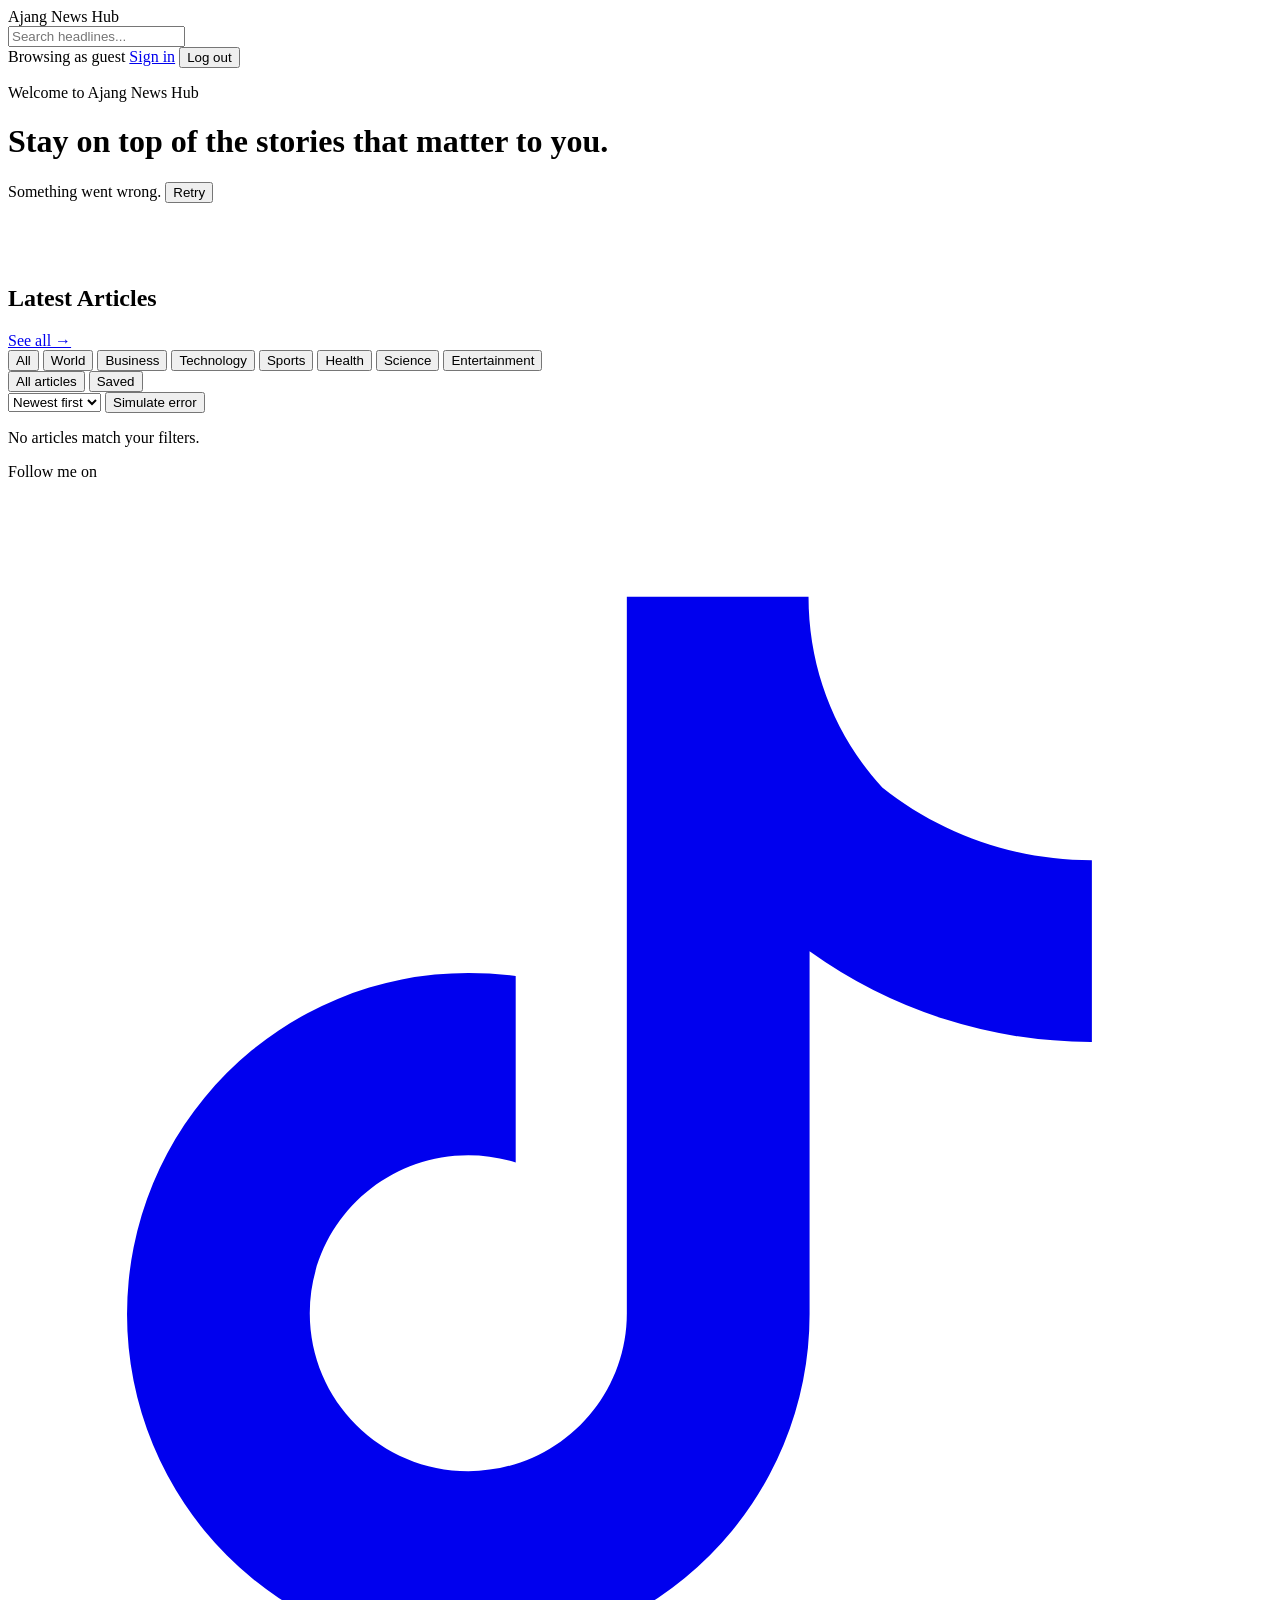
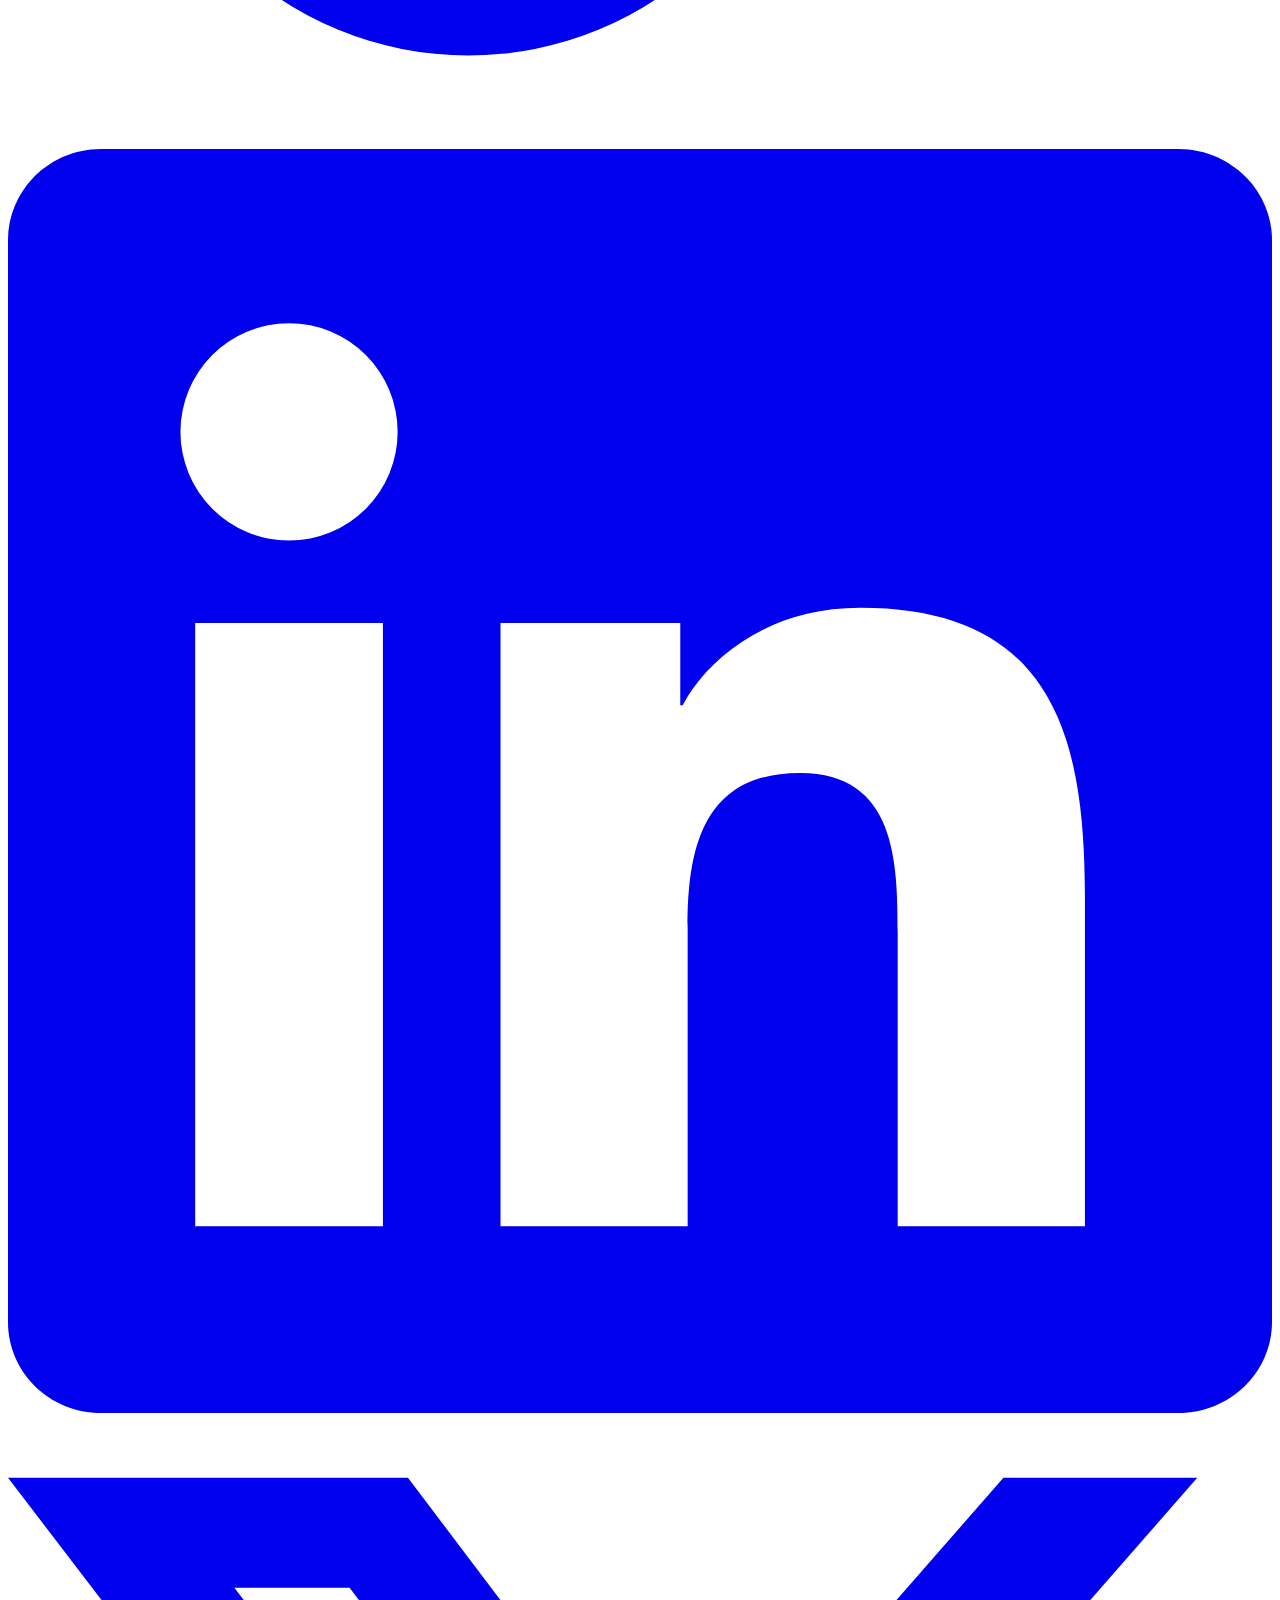
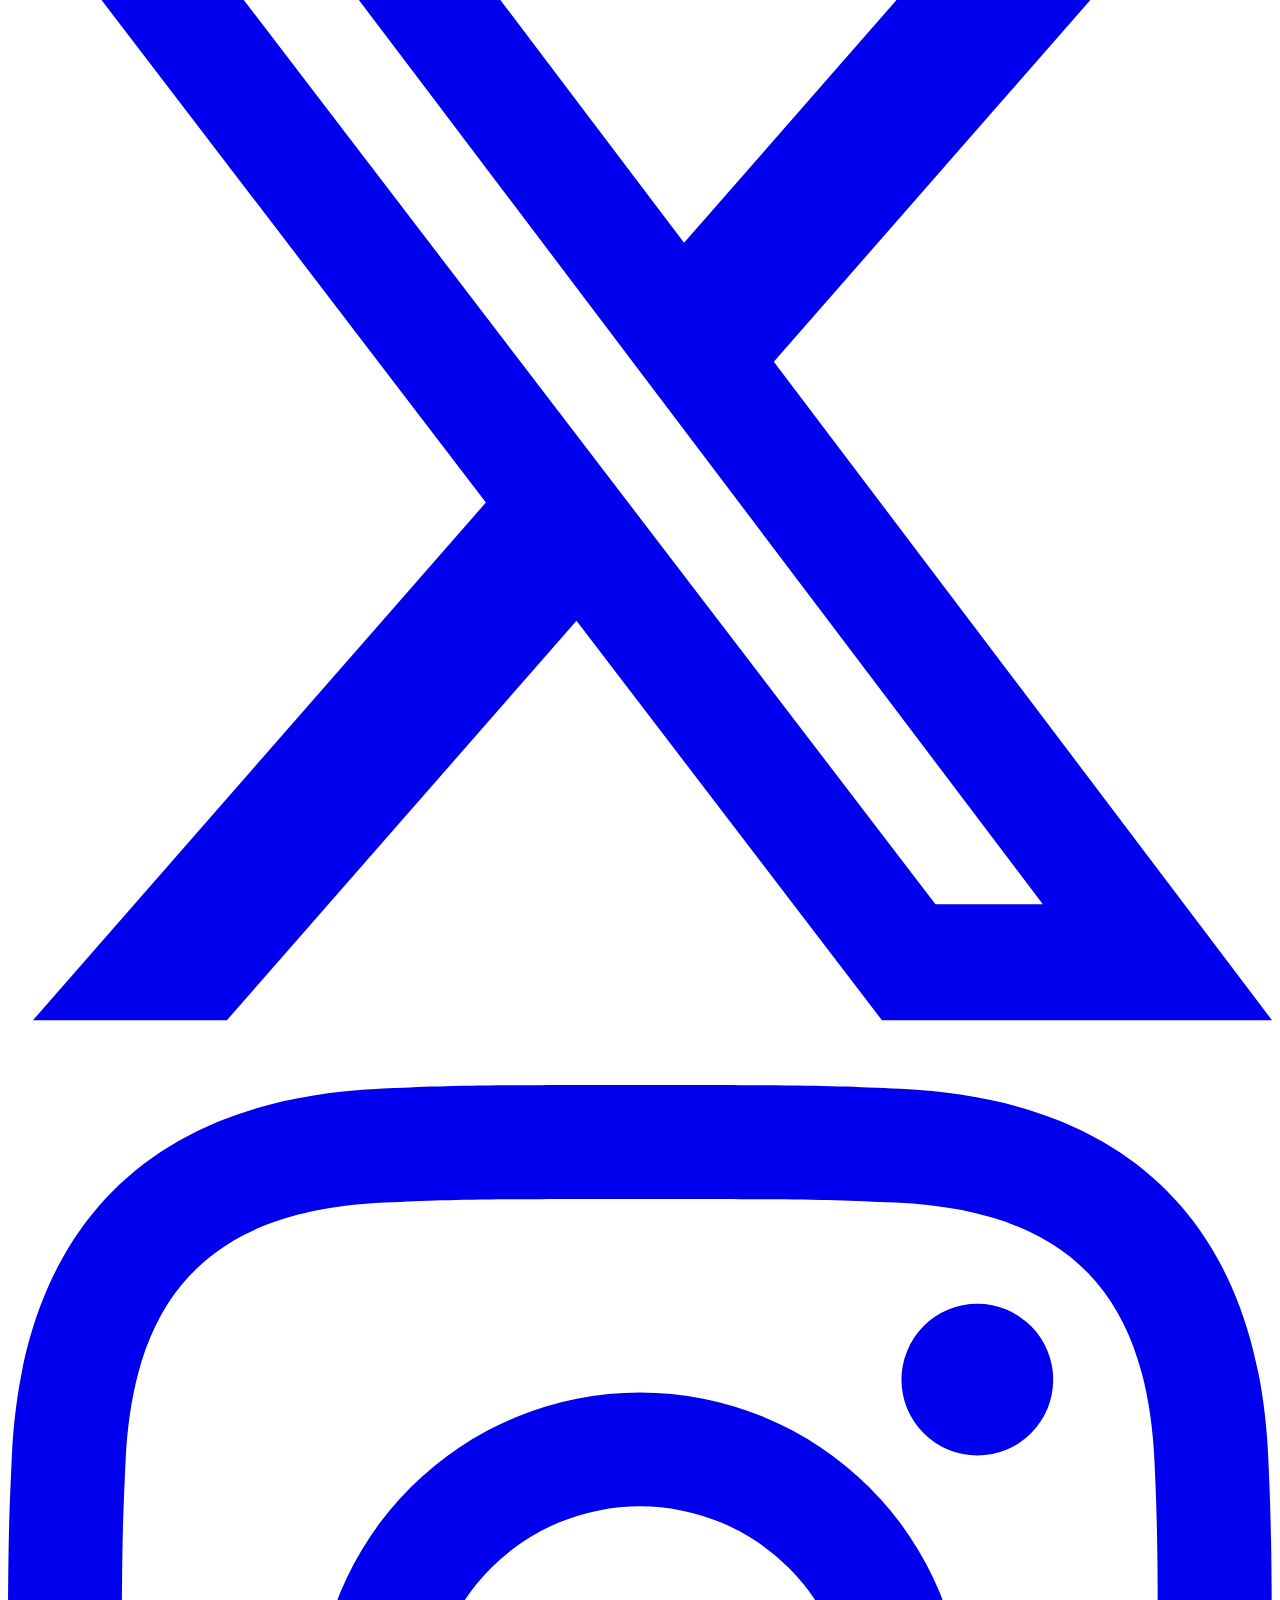
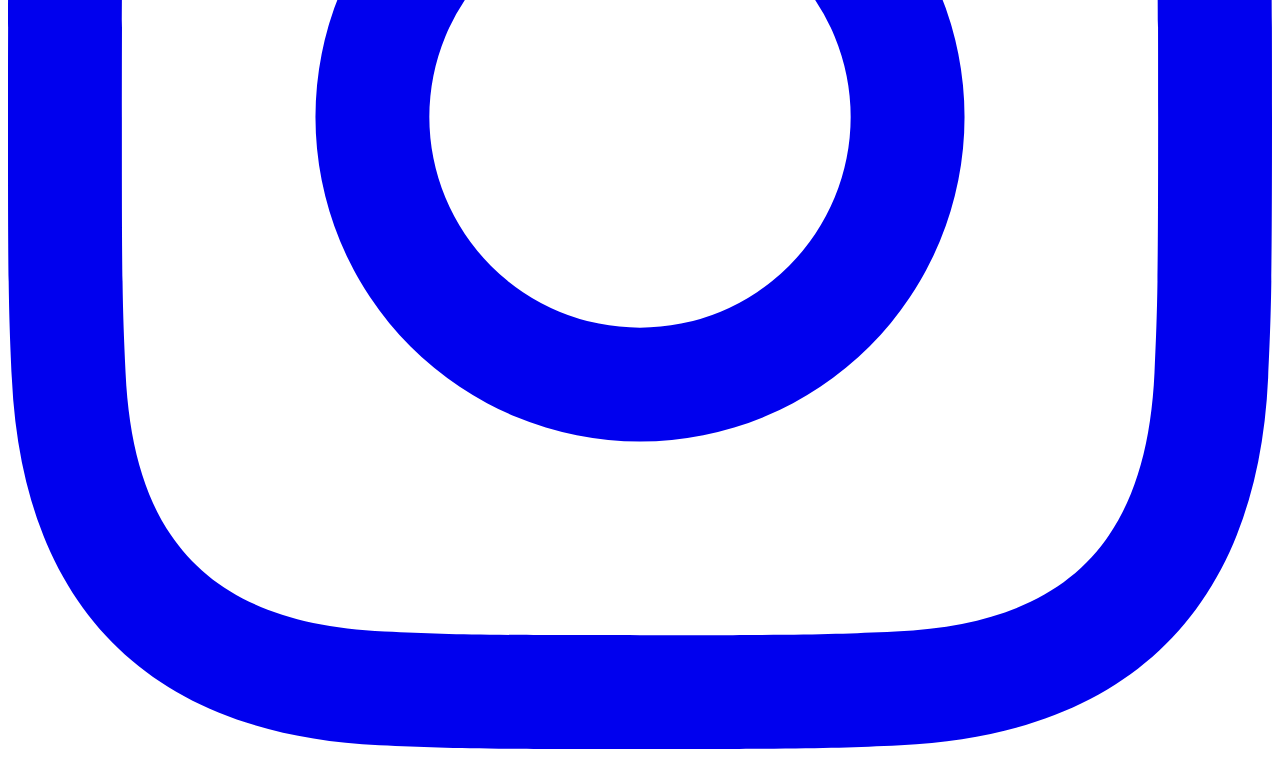
==== index.html @ 2d5ee1ac "Add index and sign-in pages Landing page with the news feed layout plus a separate sign-in page. No " ====
<!doctype html>
<html lang="en">
<head>
  <meta charset="UTF-8" />
  <meta name="viewport" content="width=device-width, initial-scale=1.0" />
  <title>Ajang News Hub</title>
  <link rel="preconnect" href="https://fonts.googleapis.com" />
  <link rel="preconnect" href="https://fonts.gstatic.com" crossorigin />
  <link href="https://fonts.googleapis.com/css2?family=Source+Serif+4:wght@700&display=swap" rel="stylesheet" />
  <link rel="stylesheet" href="css/styles.css" />
</head>
<body>
  <header class="app-header">
    <div class="brand">Ajang News Hub</div>
    <div class="search-box">
      <input type="text" id="search-input" placeholder="Search headlines..." />
    </div>
    <div class="user-chip">
      <span id="guest-chip">
        Browsing as guest
        <a class="btn btn-primary btn-small" href="signin.html">Sign in</a>
      </span>
      <span id="account-chip" class="hidden">
        <span id="user-name"></span>
        <button class="btn btn-ghost btn-small" id="logout-btn" type="button">Log out</button>
      </span>
    </div>
  </header>

  <main class="container">
    <div class="welcome-banner">
      <p class="welcome-eyebrow">Welcome to Ajang News Hub</p>
      <h1 class="welcome-headline">Stay on top of the stories that matter to you.</h1>
    </div>

    <div class="status-banner error hidden" id="error-banner">
      <span id="error-message">Something went wrong.</span>
      <button class="btn btn-ghost" id="retry-btn" type="button">Retry</button>
    </div>

    <div class="hero-skeleton" id="hero-skeleton">
      <div class="skeleton-thumb hero-skeleton-media"></div>
      <div class="hero-skeleton-content">
        <div class="skeleton-line" style="width: 40%;"></div>
        <div class="skeleton-line" style="width: 90%; height: 22px; margin-top: 18px;"></div>
        <div class="skeleton-line" style="width: 70%; height: 22px;"></div>
        <div class="skeleton-line" style="margin-top: 18px;"></div>
        <div class="skeleton-line short"></div>
      </div>
    </div>

    <section class="hero-carousel-wrap hidden" id="hero-section">
      <div class="hero-carousel-track" id="hero-carousel-track"></div>
    </section>

    <div class="section-header">
      <h2 class="section-title">Latest Articles</h2>
      <a class="see-all" href="#" id="see-all-link">See all &rarr;</a>
    </div>

    <div class="carousel-wrap">
      <div id="latest-cards-skeleton" class="carousel-track"></div>
      <div id="latest-cards-grid" class="carousel-track hidden"></div>
    </div>

    <div class="toolbar">
      <div class="chips" id="category-chips">
        <button class="chip active" data-category="all">All</button>
        <button class="chip" data-category="world">World</button>
        <button class="chip" data-category="business">Business</button>
        <button class="chip" data-category="technology">Technology</button>
        <button class="chip" data-category="sports">Sports</button>
        <button class="chip" data-category="health">Health</button>
        <button class="chip" data-category="science">Science</button>
        <button class="chip" data-category="entertainment">Entertainment</button>
      </div>

      <div class="toolbar-right">
        <div class="view-tabs">
          <button class="view-tab active" data-view="all">All articles</button>
          <button class="view-tab" data-view="saved">Saved</button>
        </div>
        <select id="sort-select">
          <option value="newest">Newest first</option>
          <option value="oldest">Oldest first</option>
          <option value="source">Source A–Z</option>
          <option value="title">Title A–Z</option>
        </select>
        <button class="btn btn-ghost" id="simulate-error-btn" type="button" title="Demo: simulate an API failure">
          Simulate error
        </button>
      </div>
    </div>

    <div id="results-count" style="color: var(--text-dim); font-size: 13px; margin-bottom: 14px;"></div>

    <div id="loading-grid" class="article-list hidden"></div>
    <div id="article-grid" class="article-list"></div>

    <div class="empty-state hidden" id="empty-state">
      <p>No articles match your filters.</p>
    </div>

    <footer class="site-footer">
      <span class="footer-label">Follow me on</span>
      <div class="social-links">
        <!-- Replace the # hrefs below with your real profile URLs -->
        <a class="social-link" href="#" aria-label="TikTok" target="_blank" rel="noopener">
          <svg viewBox="0 0 24 24" fill="currentColor"><path d="M16.6 5.82c-.9-.98-1.4-2.26-1.4-3.62h-3.45v13.6c0 1.66-1.35 3-3.01 3-1.66 0-3.01-1.34-3.01-3s1.35-3 3.01-3c.31 0 .61.05.9.14V9.4a6.65 6.65 0 0 0-.9-.06 6.48 6.48 0 0 0 0 12.96 6.48 6.48 0 0 0 6.48-6.48V8.93a9.15 9.15 0 0 0 5.36 1.72V7.2c-1.5 0-2.89-.51-3.98-1.38Z"/></svg>
        </a>
        <a class="social-link" href="#" aria-label="LinkedIn" target="_blank" rel="noopener">
          <svg viewBox="0 0 24 24" fill="currentColor"><path d="M20.447 20.452h-3.554v-5.569c0-1.328-.027-3.037-1.852-3.037-1.853 0-2.136 1.445-2.136 2.939v5.667H9.351V9h3.414v1.561h.046c.477-.9 1.637-1.85 3.37-1.85 3.601 0 4.267 2.37 4.267 5.455v6.286zM5.337 7.433a2.062 2.062 0 1 1 0-4.124 2.062 2.062 0 0 1 0 4.124zM7.119 20.452H3.554V9h3.565v11.452zM22.225 0H1.771C.792 0 0 .774 0 1.729v20.542C0 23.227.792 24 1.771 24h20.451C23.2 24 24 23.227 24 22.271V1.729C24 .774 23.2 0 22.222 0h.003Z"/></svg>
        </a>
        <a class="social-link" href="#" aria-label="X (Twitter)" target="_blank" rel="noopener">
          <svg viewBox="0 0 24 24" fill="currentColor"><path d="M18.901 1.153h3.68l-8.04 9.19L24 22.846h-7.406l-5.8-7.584-6.638 7.584H.474l8.6-9.83L0 1.154h7.594l5.243 6.932ZM17.61 20.644h2.039L6.486 3.24H4.298Z"/></svg>
        </a>
        <a class="social-link" href="#" aria-label="Instagram" target="_blank" rel="noopener">
          <svg viewBox="0 0 24 24" fill="currentColor"><path d="M12 2.163c3.204 0 3.584.012 4.85.07 3.252.148 4.771 1.691 4.919 4.919.058 1.265.069 1.645.069 4.849 0 3.205-.012 3.584-.069 4.849-.149 3.225-1.664 4.771-4.919 4.919-1.266.058-1.644.07-4.85.07-3.204 0-3.584-.012-4.849-.07-3.26-.149-4.771-1.699-4.919-4.92-.058-1.265-.07-1.644-.07-4.849 0-3.204.013-3.583.07-4.849.149-3.227 1.664-4.771 4.919-4.919 1.266-.057 1.645-.069 4.849-.069Zm0-2.163c-3.259 0-3.667.014-4.947.072-4.358.2-6.78 2.618-6.98 6.98-.059 1.281-.073 1.689-.073 4.948 0 3.259.014 3.668.072 4.948.2 4.358 2.618 6.78 6.98 6.98 1.281.058 1.689.072 4.948.072 3.259 0 3.668-.014 4.948-.072 4.354-.2 6.782-2.618 6.979-6.98.059-1.28.073-1.689.073-4.948 0-3.259-.014-3.667-.072-4.947-.196-4.354-2.617-6.78-6.979-6.98-1.281-.059-1.69-.073-4.949-.073Zm0 5.838a6.162 6.162 0 1 0 0 12.324 6.162 6.162 0 0 0 0-12.324Zm0 10.162a4 4 0 1 1 0-8 4 4 0 0 1 0 8Zm6.406-11.845a1.44 1.44 0 1 0 0 2.881 1.44 1.44 0 0 0 0-2.881Z"/></svg>
        </a>
      </div>
    </footer>
  </main>

  <script src="js/mockData.js"></script>
  <script src="js/topicArt.js"></script>
  <script src="js/config.js"></script>
  <script src="js/newsApi.js"></script>
  <script src="js/app.js"></script>
</body>
</html>
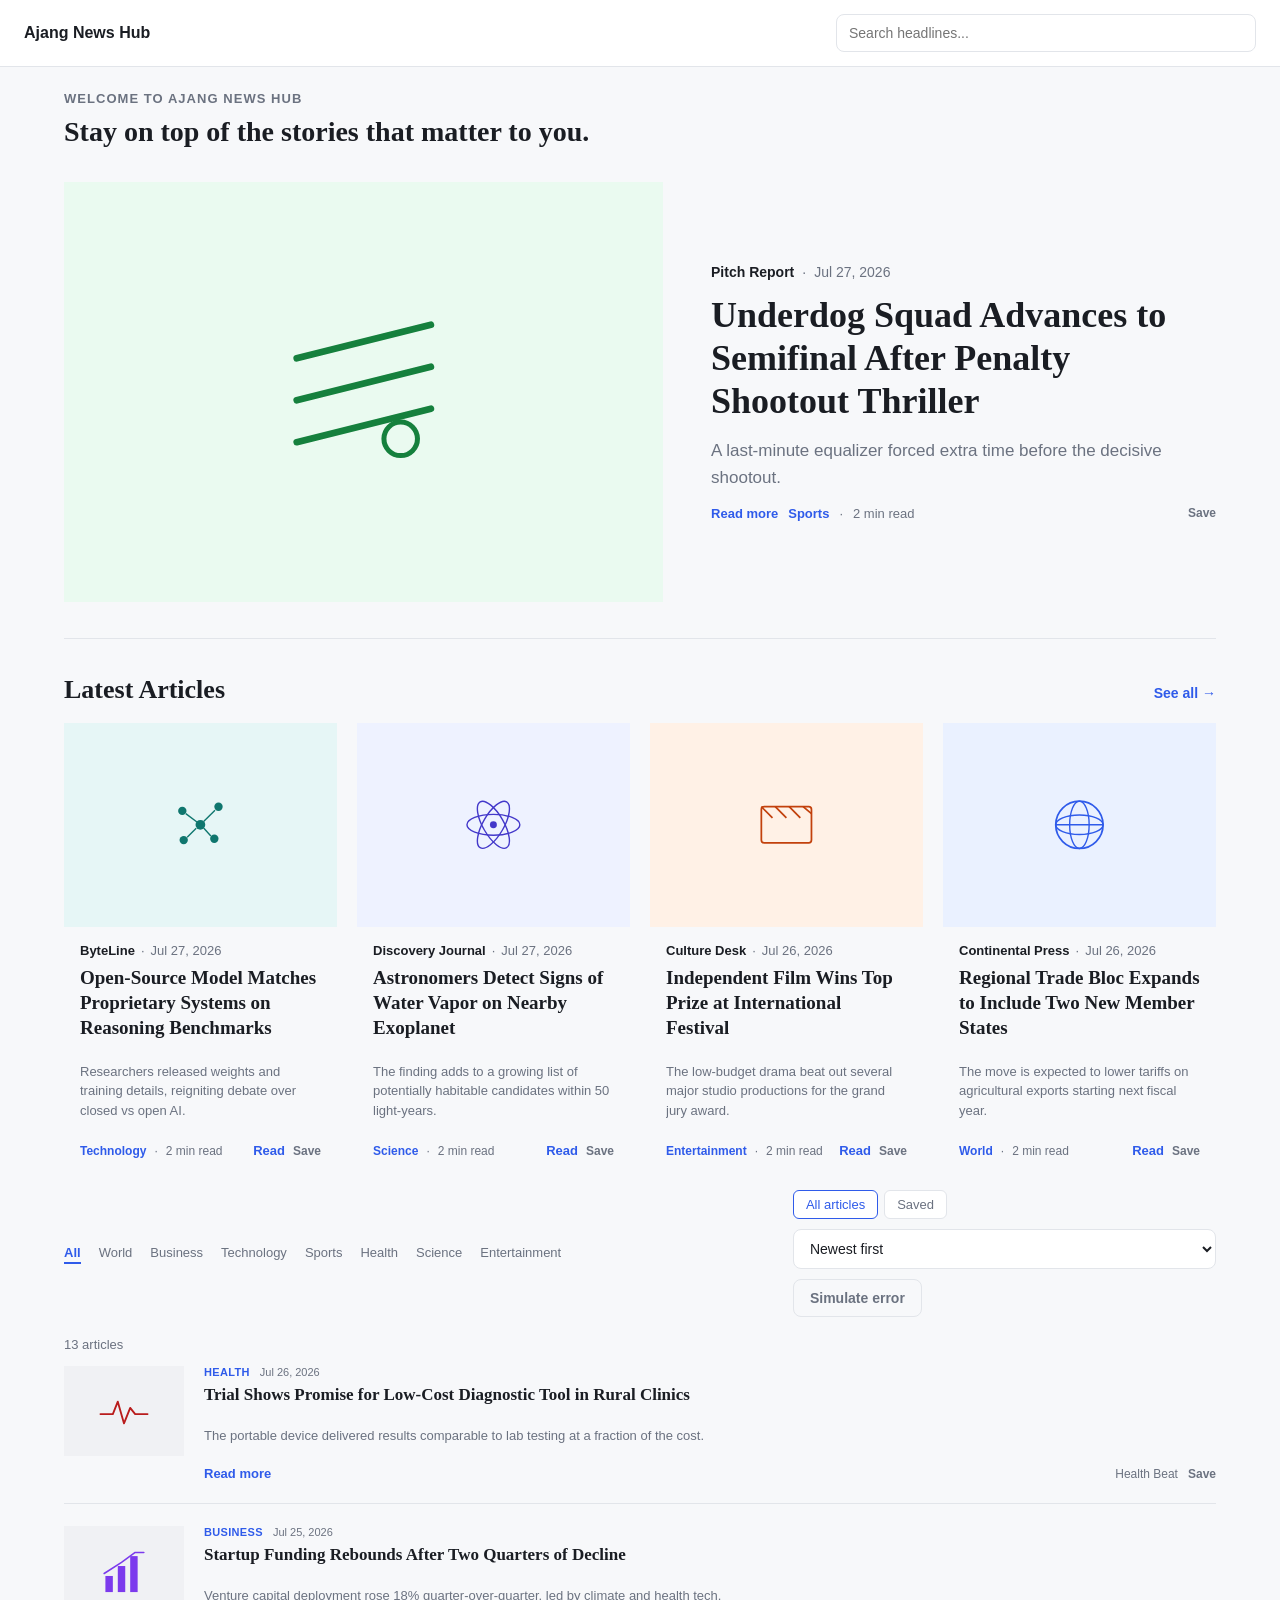
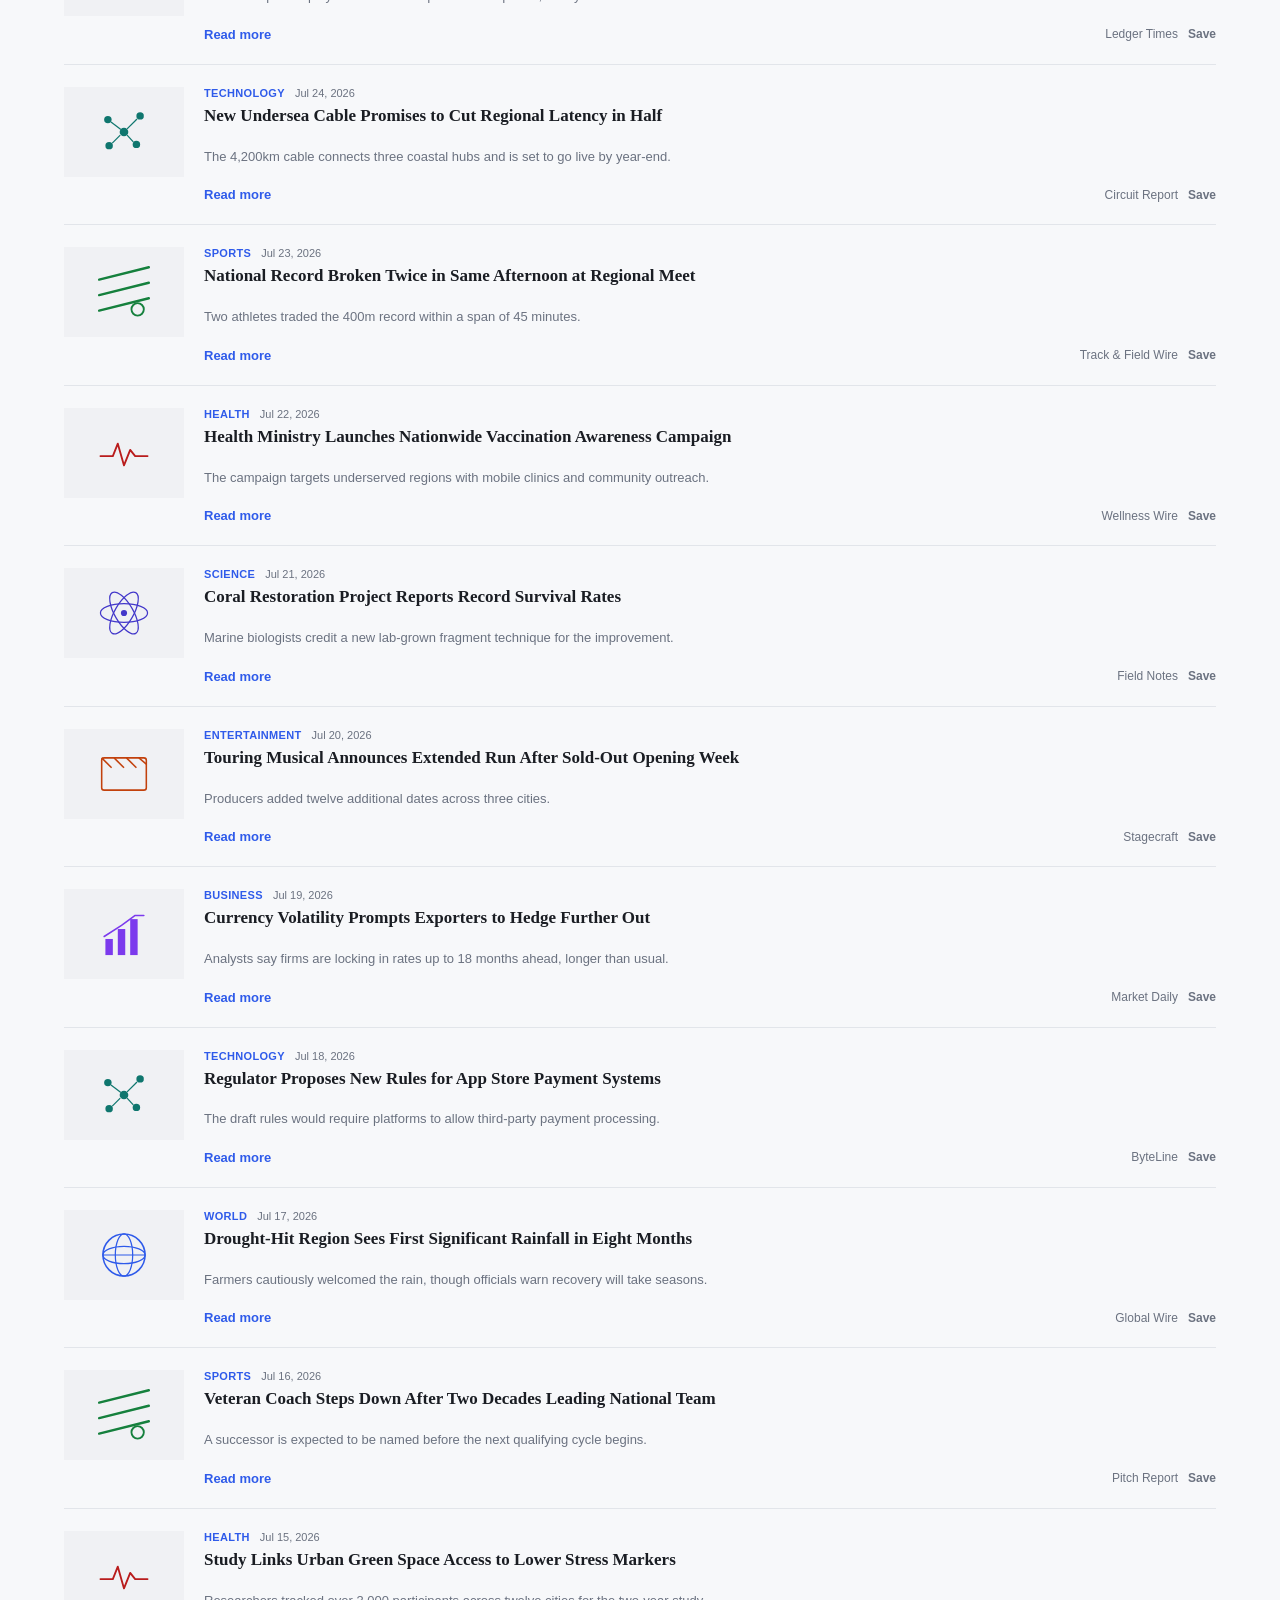
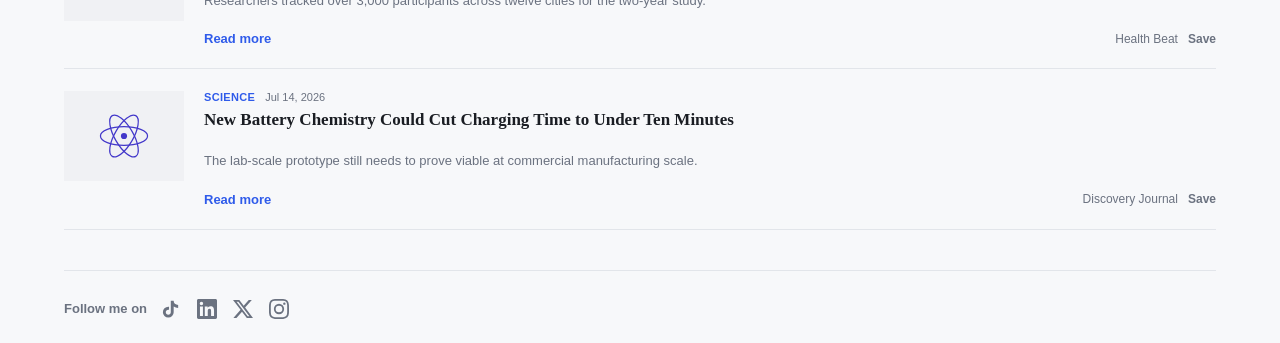
==== commit 8896e782: "Drop the sign-in system Wasn't required by the assignment rubric (auth only shows up under the optio" ====
--- a/index.html
+++ b/index.html
@@ -14,16 +14,6 @@
     <div class="brand">Ajang News Hub</div>
     <div class="search-box">
       <input type="text" id="search-input" placeholder="Search headlines..." />
-    </div>
-    <div class="user-chip">
-      <span id="guest-chip">
-        Browsing as guest
-        <a class="btn btn-primary btn-small" href="signin.html">Sign in</a>
-      </span>
-      <span id="account-chip" class="hidden">
-        <span id="user-name"></span>
-        <button class="btn btn-ghost btn-small" id="logout-btn" type="button">Log out</button>
-      </span>
     </div>
   </header>
 
--- a/css/styles.css
+++ b/css/styles.css
@@ -0,0 +1,718 @@
+:root {
+  --bg: #f7f8fa;
+  --surface: #ffffff;
+  --surface-2: #f0f1f4;
+  --border: #e2e5ea;
+  --text: #1a1d23;
+  --text-dim: #6b7280;
+  --brand: #2f5bea;
+  --brand-dim: #2447bf;
+  --danger: #dc2626;
+  --success: #16a34a;
+  --radius: 10px;
+  --font-serif: "Source Serif 4", Georgia, serif;
+  font-size: 16px;
+}
+
+* { box-sizing: border-box; }
+
+body {
+  margin: 0;
+  font-family: -apple-system, BlinkMacSystemFont, "Segoe UI", Roboto, Helvetica, Arial, sans-serif;
+  background: var(--bg);
+  color: var(--text);
+}
+
+a { color: var(--brand); }
+
+input[type="text"],
+input[type="email"],
+input[type="password"],
+select {
+  width: 100%;
+  padding: 10px 12px;
+  background: var(--surface);
+  border: 1px solid var(--border);
+  border-radius: 8px;
+  color: var(--text);
+  font-size: 14px;
+}
+
+input:focus, select:focus, button:focus {
+  outline: 2px solid var(--brand);
+  outline-offset: 1px;
+}
+
+.btn {
+  padding: 10px 16px;
+  border-radius: 8px;
+  border: none;
+  cursor: pointer;
+  font-size: 14px;
+  font-weight: 600;
+  text-decoration: none;
+  display: inline-block;
+}
+
+.btn-ghost {
+  background: transparent;
+  color: var(--text-dim);
+  border: 1px solid var(--border);
+}
+
+.btn-ghost:hover { color: var(--text); border-color: var(--text-dim); }
+
+/* ---------- App shell ---------- */
+.app-header {
+  position: sticky;
+  top: 0;
+  z-index: 10;
+  background: var(--surface);
+  border-bottom: 1px solid var(--border);
+  padding: 14px 24px;
+  display: flex;
+  align-items: center;
+  gap: 20px;
+  flex-wrap: wrap;
+}
+
+.app-header .brand {
+  font-weight: 700;
+  margin-right: auto;
+}
+
+.search-box {
+  flex: 1;
+  min-width: 200px;
+  max-width: 420px;
+}
+
+.search-box input {
+  width: 100%;
+}
+
+.container {
+  max-width: 1200px;
+  margin: 0 auto;
+  padding: 24px;
+}
+
+/* ---------- Welcome remark ---------- */
+.welcome-banner {
+  margin-bottom: 32px;
+}
+
+.welcome-eyebrow {
+  font-size: 13px;
+  font-weight: 600;
+  text-transform: uppercase;
+  letter-spacing: 0.08em;
+  color: var(--text-dim);
+  margin: 0 0 8px;
+}
+
+.welcome-headline {
+  font-family: var(--font-serif);
+  font-size: 28px;
+  font-weight: 700;
+  line-height: 1.3;
+  margin: 0;
+}
+
+@media (max-width: 640px) {
+  .welcome-headline { font-size: 24px; }
+}
+
+@media (max-width: 420px) {
+  .welcome-headline { font-size: 20px; }
+}
+
+/* ---------- Hero / featured article carousel ---------- */
+.hero-carousel-wrap {
+  overflow: hidden;
+  margin-bottom: 36px;
+  padding-bottom: 36px;
+  border-bottom: 1px solid var(--border);
+}
+
+.hero-carousel-track {
+  display: flex;
+  overflow-x: auto;
+  scroll-snap-type: x mandatory;
+  scroll-behavior: smooth;
+  scrollbar-width: none;
+}
+
+.hero-carousel-track::-webkit-scrollbar {
+  display: none;
+}
+
+.hero {
+  flex: 0 0 100%;
+  scroll-snap-align: start;
+  display: flex;
+  gap: 48px;
+  align-items: center;
+}
+
+.hero-media {
+  flex: none;
+  width: 52%;
+  aspect-ratio: 10 / 7;
+  border-radius: 0;
+  display: flex;
+  align-items: center;
+  justify-content: center;
+  overflow: hidden;
+}
+
+.hero-media svg {
+  width: 40%;
+  height: 40%;
+}
+
+.media-photo {
+  padding: 0 !important;
+  background: var(--surface-2) !important;
+  overflow: hidden;
+}
+
+.media-photo img {
+  display: block;
+  width: 100%;
+  height: 100%;
+  object-fit: cover;
+}
+
+.hero-content {
+  flex: 1;
+  min-width: 0;
+  display: flex;
+  flex-direction: column;
+  gap: 14px;
+}
+
+.hero-source-row {
+  display: flex;
+  align-items: center;
+  flex-wrap: wrap;
+  gap: 8px;
+  font-size: 14px;
+  color: var(--text-dim);
+}
+
+.hero-source {
+  color: var(--text);
+  font-weight: 600;
+}
+
+.hero-dot { color: var(--text-dim); }
+
+.hero-title {
+  font-family: var(--font-serif);
+  font-weight: 700;
+  font-size: 36px;
+  line-height: 1.2;
+  margin: 0;
+}
+
+.hero-desc {
+  font-size: 17px;
+  color: var(--text-dim);
+  line-height: 1.6;
+  margin: 0;
+}
+
+.hero-footer {
+  display: flex;
+  align-items: center;
+  flex-wrap: wrap;
+  gap: 10px;
+  font-size: 13px;
+}
+
+.hero-category {
+  color: var(--brand);
+  font-weight: 600;
+}
+
+.hero-readtime { color: var(--text-dim); }
+
+.hero-skeleton {
+  display: flex;
+  gap: 48px;
+  align-items: center;
+  margin-bottom: 36px;
+  padding-bottom: 36px;
+  border-bottom: 1px solid var(--border);
+}
+
+.hero-skeleton-media {
+  flex: none;
+  width: 52%;
+  aspect-ratio: 10 / 7;
+  border-radius: 0;
+}
+
+.hero-skeleton-content {
+  flex: 1;
+}
+
+@media (max-width: 800px) {
+  .hero, .hero-skeleton { flex-direction: column; align-items: stretch; gap: 24px; }
+  .hero-media, .hero-skeleton-media { width: 100%; }
+  .hero-title { font-size: 26px; }
+}
+
+.toolbar {
+  display: flex;
+  align-items: center;
+  gap: 16px;
+  flex-wrap: wrap;
+  margin-bottom: 20px;
+}
+
+.chips {
+  display: flex;
+  gap: 18px;
+  flex-wrap: wrap;
+}
+
+.chip {
+  padding: 2px 0;
+  border: none;
+  border-bottom: 2px solid transparent;
+  background: transparent;
+  color: var(--text-dim);
+  cursor: pointer;
+  font-size: 13px;
+  font-weight: 500;
+}
+
+.chip:hover {
+  color: var(--text);
+}
+
+.chip.active {
+  color: var(--brand);
+  border-bottom-color: var(--brand);
+  font-weight: 600;
+}
+
+.toolbar-right {
+  display: flex;
+  align-items: center;
+  gap: 10px;
+  margin-left: auto;
+  flex-wrap: wrap;
+}
+
+.view-tabs {
+  display: flex;
+  gap: 6px;
+}
+
+.view-tab {
+  padding: 6px 12px;
+  border-radius: 6px;
+  border: 1px solid var(--border);
+  background: var(--surface);
+  color: var(--text-dim);
+  cursor: pointer;
+  font-size: 13px;
+}
+
+.view-tab.active {
+  color: var(--brand);
+  border-color: var(--brand);
+}
+
+.status-banner {
+  display: flex;
+  align-items: center;
+  justify-content: space-between;
+  gap: 12px;
+  padding: 12px 16px;
+  border-radius: 8px;
+  margin-bottom: 16px;
+  font-size: 13px;
+}
+
+.status-banner.error {
+  background: #fef2f2;
+  border: 1px solid #fecaca;
+  color: #b91c1c;
+}
+
+.hidden { display: none !important; }
+
+.section-header {
+  display: flex;
+  align-items: baseline;
+  justify-content: space-between;
+  flex-wrap: wrap;
+  gap: 8px;
+  margin-bottom: 18px;
+}
+
+.section-title {
+  font-family: var(--font-serif);
+  font-size: 26px;
+  font-weight: 700;
+  margin: 0;
+}
+
+.see-all {
+  color: var(--brand);
+  font-size: 14px;
+  font-weight: 600;
+  text-decoration: none;
+}
+
+.see-all:hover { color: var(--brand-dim); }
+
+.carousel-wrap {
+  overflow: hidden;
+}
+
+.carousel-track {
+  display: flex;
+  gap: 20px;
+  overflow-x: auto;
+  scroll-snap-type: x mandatory;
+  scroll-behavior: smooth;
+  padding: 4px 4px 16px;
+  margin: -4px -4px 0;
+  scrollbar-width: none;
+}
+
+.carousel-track::-webkit-scrollbar {
+  display: none;
+}
+
+.carousel-track .news-card {
+  flex: 0 0 auto;
+  width: calc(85% - 10px);
+  scroll-snap-align: start;
+}
+
+@media (min-width: 560px) {
+  .carousel-track .news-card { width: calc(50% - 10px); }
+}
+
+@media (min-width: 860px) {
+  .carousel-track .news-card { width: calc(33.333% - 14px); }
+}
+
+@media (min-width: 1150px) {
+  .carousel-track .news-card { width: calc(25% - 15px); }
+}
+
+.news-card {
+  display: flex;
+  flex-direction: column;
+  transition: transform 0.2s ease;
+}
+
+.news-card:hover {
+  transform: translateY(-4px);
+}
+
+.card-media {
+  aspect-ratio: 4 / 3;
+  border-radius: 0;
+  display: flex;
+  align-items: center;
+  justify-content: center;
+  overflow: hidden;
+}
+
+.card-media svg {
+  width: 34%;
+  height: 34%;
+  transition: transform 0.25s ease;
+}
+
+.news-card:hover .card-media svg,
+.news-card:hover .card-media img {
+  transform: scale(1.08);
+}
+
+.card-media.media-photo img {
+  transition: transform 0.25s ease;
+}
+
+.thumb-world { background: #eaf1ff; }
+.thumb-business { background: #f3ecfe; }
+.thumb-technology { background: #e6f6f6; }
+.thumb-sports { background: #eafaf0; }
+.thumb-health { background: #fdecec; }
+.thumb-science { background: #eef2ff; }
+.thumb-entertainment { background: #fff1e6; }
+
+.card-body {
+  padding: 16px;
+  display: flex;
+  flex-direction: column;
+  gap: 8px;
+  flex: 1;
+}
+
+.card-meta {
+  display: flex;
+  align-items: center;
+  flex-wrap: wrap;
+  gap: 6px;
+  font-size: 13px;
+}
+
+.card-source-name {
+  color: var(--text);
+  font-weight: 600;
+}
+
+.card-date {
+  color: var(--text-dim);
+}
+
+.card-title {
+  font-family: var(--font-serif);
+  font-size: 19px;
+  font-weight: 700;
+  line-height: 1.3;
+  margin: 0;
+}
+
+.card-desc {
+  font-size: 13px;
+  color: var(--text-dim);
+  line-height: 1.5;
+  flex: 1;
+  display: -webkit-box;
+  -webkit-line-clamp: 3;
+  -webkit-box-orient: vertical;
+  overflow: hidden;
+}
+
+.card-footer {
+  display: flex;
+  align-items: center;
+  flex-wrap: wrap;
+  gap: 8px;
+  font-size: 12px;
+  margin-top: 2px;
+}
+
+.card-category {
+  color: var(--brand);
+  font-weight: 600;
+}
+
+.card-readtime {
+  color: var(--text-dim);
+}
+
+.read-link {
+  font-size: 13px;
+  font-weight: 600;
+  text-decoration: none;
+}
+
+.bookmark-btn {
+  border: none;
+  background: none;
+  cursor: pointer;
+  font-size: 12px;
+  font-weight: 600;
+  color: var(--text-dim);
+  padding: 0;
+  transition: color 0.15s ease;
+}
+
+.bookmark-btn:hover {
+  color: var(--brand);
+}
+
+.bookmark-btn.active {
+  color: var(--brand);
+  animation: bookmarkPop 0.25s ease;
+}
+
+@keyframes bookmarkPop {
+  0% { transform: scale(1); }
+  50% { transform: scale(1.2); }
+  100% { transform: scale(1); }
+}
+
+/* ---------- Other news: plain list rows (not cards) ---------- */
+.article-list {
+  display: flex;
+  flex-direction: column;
+}
+
+.article-row {
+  display: flex;
+  gap: 20px;
+  padding: 22px 0;
+  border-bottom: 1px solid var(--border);
+}
+
+.article-row:first-child { padding-top: 0; }
+
+.thumb {
+  flex: none;
+  width: 120px;
+  height: 90px;
+  border-radius: 0;
+  background: var(--surface-2);
+  padding: 14px;
+}
+
+.thumb svg {
+  width: 100%;
+  height: 100%;
+}
+
+.article-content {
+  flex: 1;
+  min-width: 0;
+  display: flex;
+  flex-direction: column;
+  gap: 6px;
+}
+
+.article-meta {
+  display: flex;
+  align-items: center;
+  flex-wrap: wrap;
+  gap: 10px;
+}
+
+.badge {
+  color: var(--brand);
+  font-size: 11px;
+  font-weight: 600;
+  text-transform: uppercase;
+  letter-spacing: 0.03em;
+}
+
+.article-date {
+  font-size: 11px;
+  color: var(--text-dim);
+}
+
+.article-title {
+  font-family: var(--font-serif);
+  font-size: 17px;
+  font-weight: 700;
+  line-height: 1.35;
+  margin: 0;
+}
+
+.article-desc {
+  font-size: 13px;
+  color: var(--text-dim);
+  line-height: 1.5;
+}
+
+.article-footer {
+  display: flex;
+  align-items: center;
+  flex-wrap: wrap;
+  gap: 10px;
+  margin-top: 2px;
+}
+
+.article-source {
+  font-size: 12px;
+  color: var(--text-dim);
+  margin-left: auto;
+}
+
+@media (max-width: 560px) {
+  .article-row { flex-direction: column; gap: 12px; }
+  .thumb { width: 100%; height: 110px; }
+}
+
+.empty-state {
+  text-align: center;
+  padding: 60px 20px;
+  color: var(--text-dim);
+}
+
+.skeleton-thumb {
+  background: linear-gradient(90deg, var(--surface-2) 25%, #e6e8ec 37%, var(--surface-2) 63%);
+  background-size: 400% 100%;
+  animation: shimmer 1.4s ease infinite;
+}
+
+.skeleton-line {
+  background: linear-gradient(90deg, var(--surface-2) 25%, #e6e8ec 37%, var(--surface-2) 63%);
+  background-size: 400% 100%;
+  animation: shimmer 1.4s ease infinite;
+  height: 12px;
+  border-radius: 4px;
+  margin-top: 10px;
+}
+
+.skeleton-line.short { width: 60%; }
+
+@keyframes shimmer {
+  0% { background-position: 100% 0; }
+  100% { background-position: -100% 0; }
+}
+
+@media (max-width: 700px) {
+  .toolbar { flex-direction: column; align-items: stretch; gap: 14px; }
+  .toolbar-right { margin-left: 0; }
+}
+
+@media (max-width: 640px) {
+  .app-header { padding: 12px 16px; }
+  .container { padding: 16px; }
+  .search-box { order: 3; flex-basis: 100%; max-width: none; }
+}
+
+@media (max-width: 420px) {
+  .hero-title { font-size: 22px; }
+  .card-title { font-size: 17px; }
+  .section-title { font-size: 22px; }
+}
+
+/* ---------- Footer / social links ---------- */
+.site-footer {
+  display: flex;
+  align-items: center;
+  flex-wrap: wrap;
+  gap: 14px;
+  margin-top: 40px;
+  padding-top: 28px;
+  border-top: 1px solid var(--border);
+}
+
+.footer-label {
+  font-size: 13px;
+  font-weight: 600;
+  color: var(--text-dim);
+}
+
+.social-links {
+  display: flex;
+  gap: 16px;
+}
+
+.social-link {
+  display: inline-flex;
+  color: var(--text-dim);
+  transition: color 0.15s ease, transform 0.15s ease;
+}
+
+.social-link:hover {
+  color: var(--brand);
+  transform: translateY(-2px);
+}
+
+.social-link svg {
+  width: 20px;
+  height: 20px;
+}
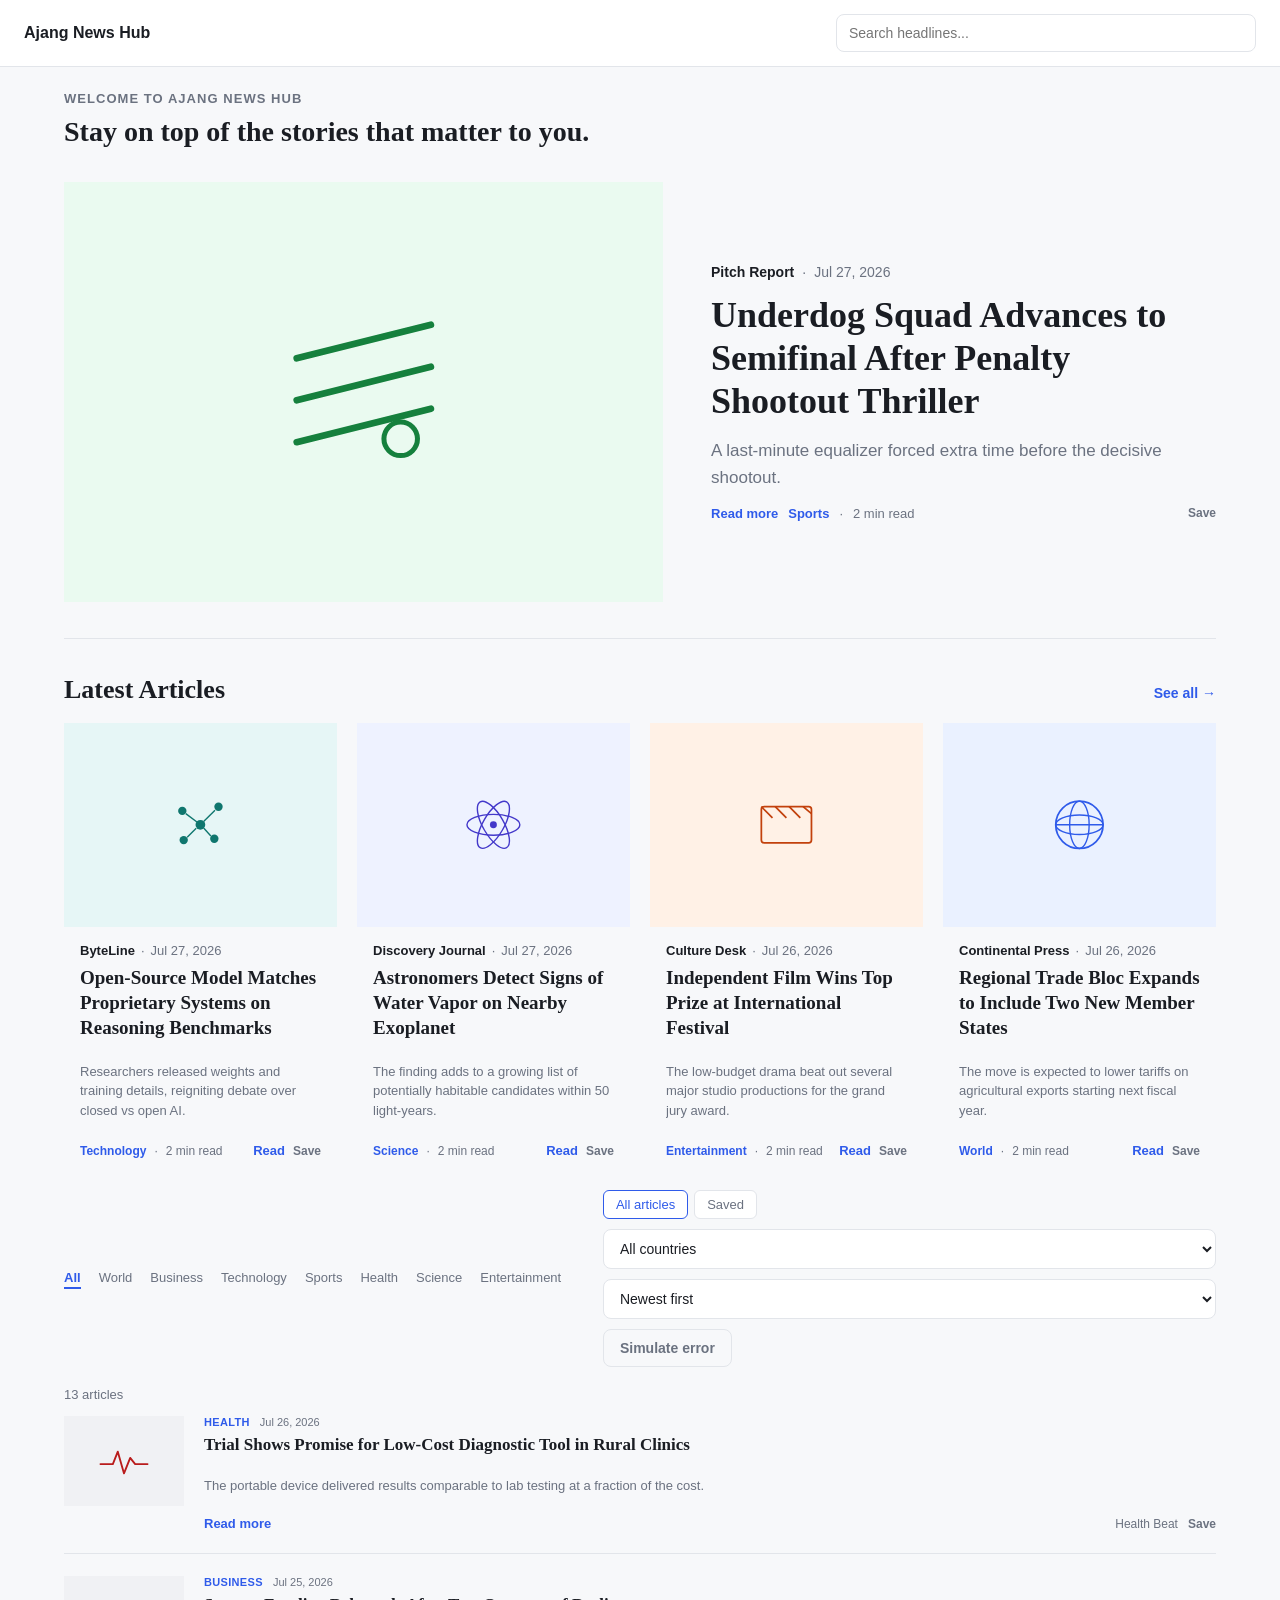
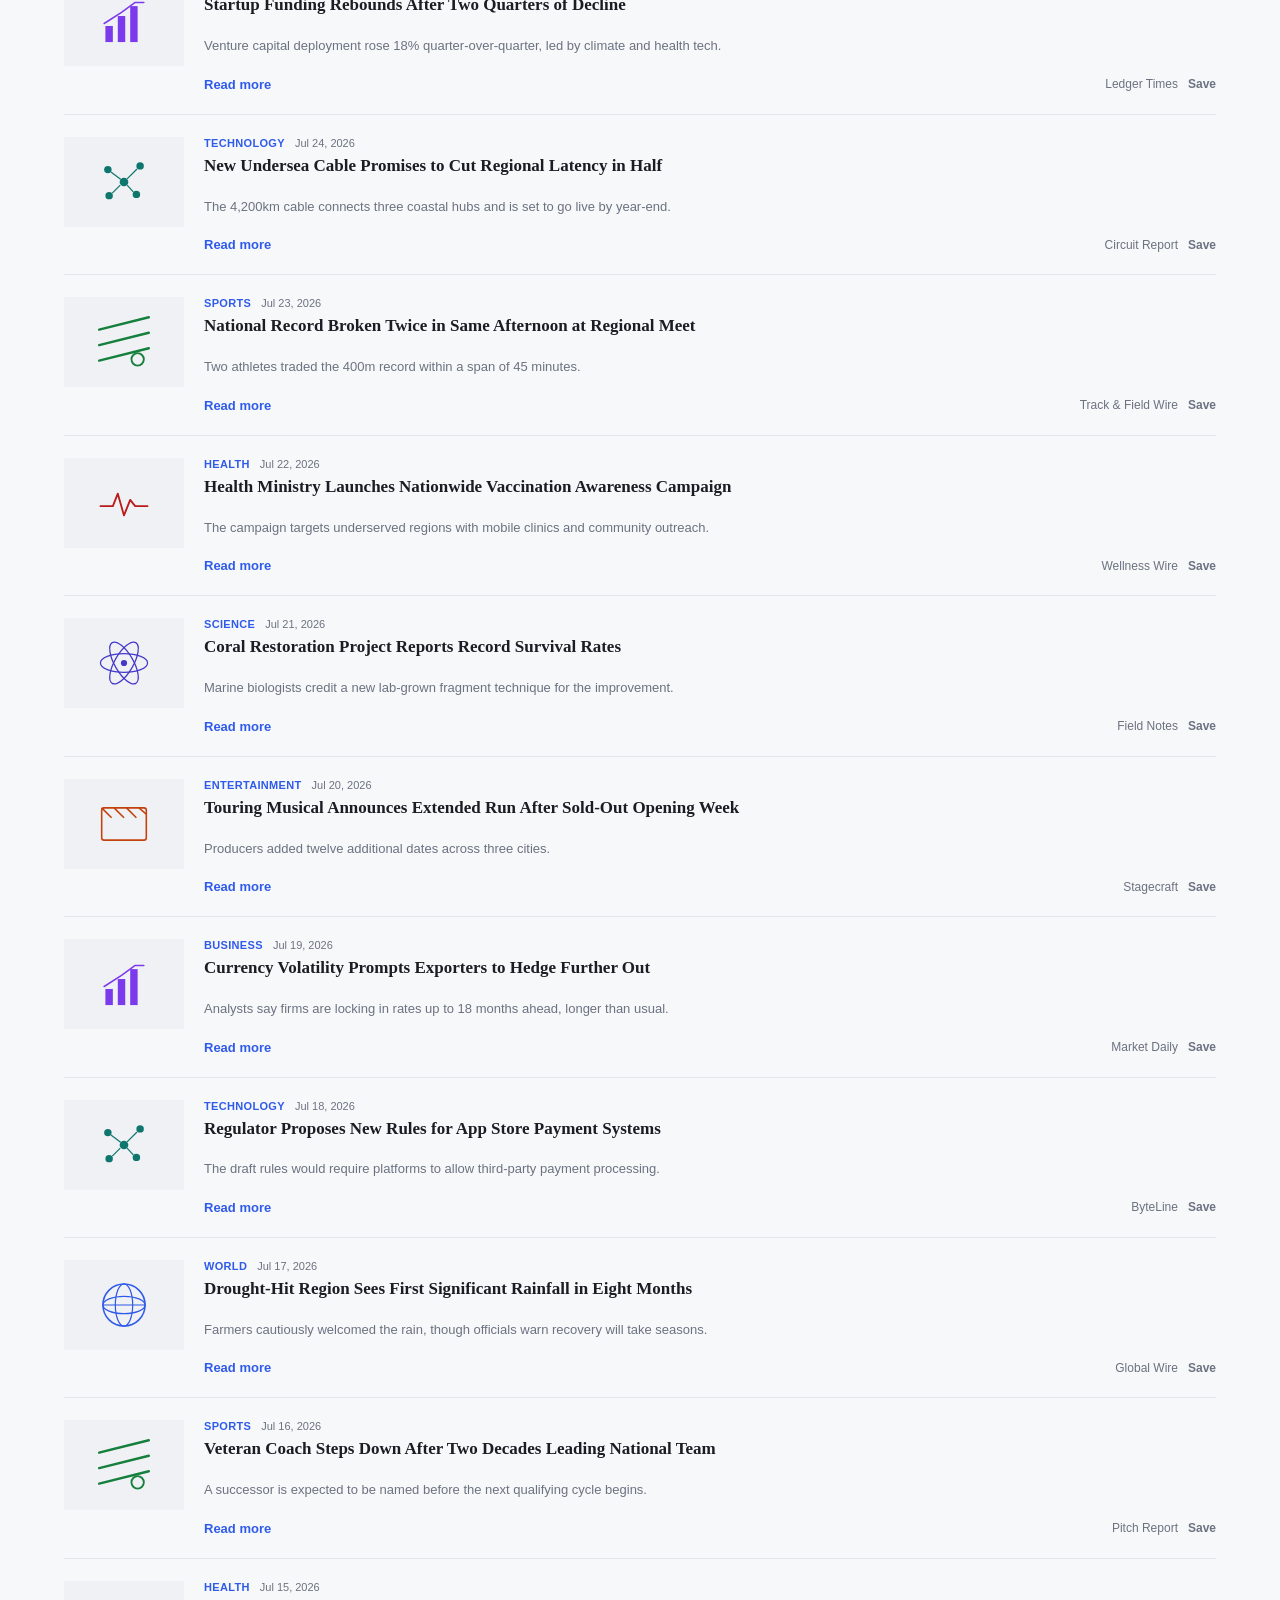
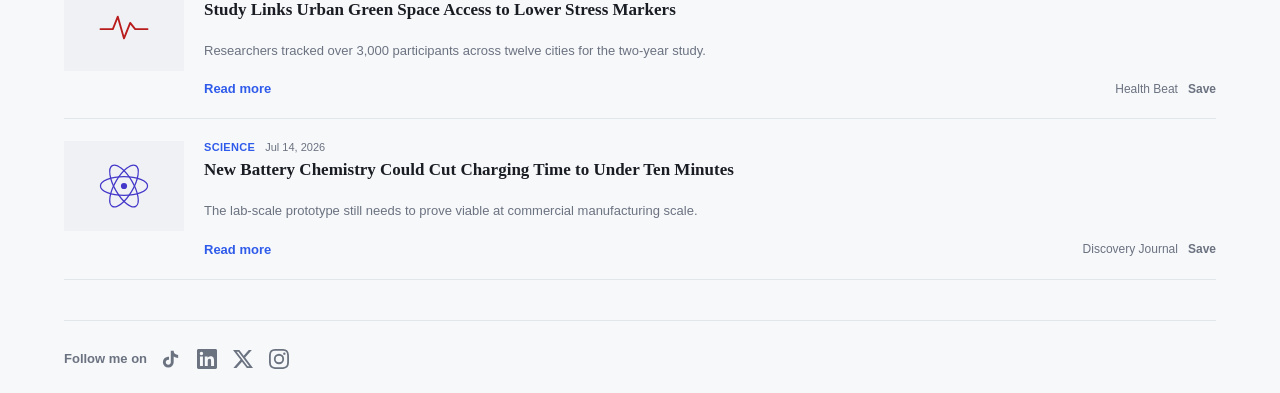
==== commit 1b9a722e: "Add a country filter for headlines" ====
--- a/index.html
+++ b/index.html
@@ -70,6 +70,80 @@
           <button class="view-tab active" data-view="all">All articles</button>
           <button class="view-tab" data-view="saved">Saved</button>
         </div>
+        <select id="country-select">
+          <option value="">All countries</option>
+          <option value="ar">Argentina</option>
+          <option value="au">Australia</option>
+          <option value="at">Austria</option>
+          <option value="bd">Bangladesh</option>
+          <option value="be">Belgium</option>
+          <option value="bw">Botswana</option>
+          <option value="br">Brazil</option>
+          <option value="bg">Bulgaria</option>
+          <option value="ca">Canada</option>
+          <option value="cl">Chile</option>
+          <option value="cn">China</option>
+          <option value="co">Colombia</option>
+          <option value="cu">Cuba</option>
+          <option value="cz">Czechia</option>
+          <option value="eg">Egypt</option>
+          <option value="ee">Estonia</option>
+          <option value="et">Ethiopia</option>
+          <option value="fi">Finland</option>
+          <option value="fr">France</option>
+          <option value="de">Germany</option>
+          <option value="gh">Ghana</option>
+          <option value="gr">Greece</option>
+          <option value="hk">Hong Kong</option>
+          <option value="hu">Hungary</option>
+          <option value="in">India</option>
+          <option value="id">Indonesia</option>
+          <option value="ie">Ireland</option>
+          <option value="il">Israel</option>
+          <option value="it">Italy</option>
+          <option value="jp">Japan</option>
+          <option value="ke">Kenya</option>
+          <option value="lv">Latvia</option>
+          <option value="lb">Lebanon</option>
+          <option value="lt">Lithuania</option>
+          <option value="my">Malaysia</option>
+          <option value="mx">Mexico</option>
+          <option value="ma">Morocco</option>
+          <option value="na">Namibia</option>
+          <option value="nl">Netherlands</option>
+          <option value="nz">New Zealand</option>
+          <option value="ng">Nigeria</option>
+          <option value="no">Norway</option>
+          <option value="pk">Pakistan</option>
+          <option value="pe">Peru</option>
+          <option value="ph">Philippines</option>
+          <option value="pl">Poland</option>
+          <option value="pt">Portugal</option>
+          <option value="ro">Romania</option>
+          <option value="ru">Russia</option>
+          <option value="sa">Saudi Arabia</option>
+          <option value="sn">Senegal</option>
+          <option value="sg">Singapore</option>
+          <option value="sk">Slovakia</option>
+          <option value="si">Slovenia</option>
+          <option value="za">South Africa</option>
+          <option value="kr">South Korea</option>
+          <option value="es">Spain</option>
+          <option value="se">Sweden</option>
+          <option value="ch">Switzerland</option>
+          <option value="tw">Taiwan</option>
+          <option value="tz">Tanzania</option>
+          <option value="th">Thailand</option>
+          <option value="tr">Turkey</option>
+          <option value="ug">Uganda</option>
+          <option value="ua">Ukraine</option>
+          <option value="ae">United Arab Emirates</option>
+          <option value="gb">United Kingdom</option>
+          <option value="us">United States</option>
+          <option value="ve">Venezuela</option>
+          <option value="vn">Vietnam</option>
+          <option value="zw">Zimbabwe</option>
+        </select>
         <select id="sort-select">
           <option value="newest">Newest first</option>
           <option value="oldest">Oldest first</option>
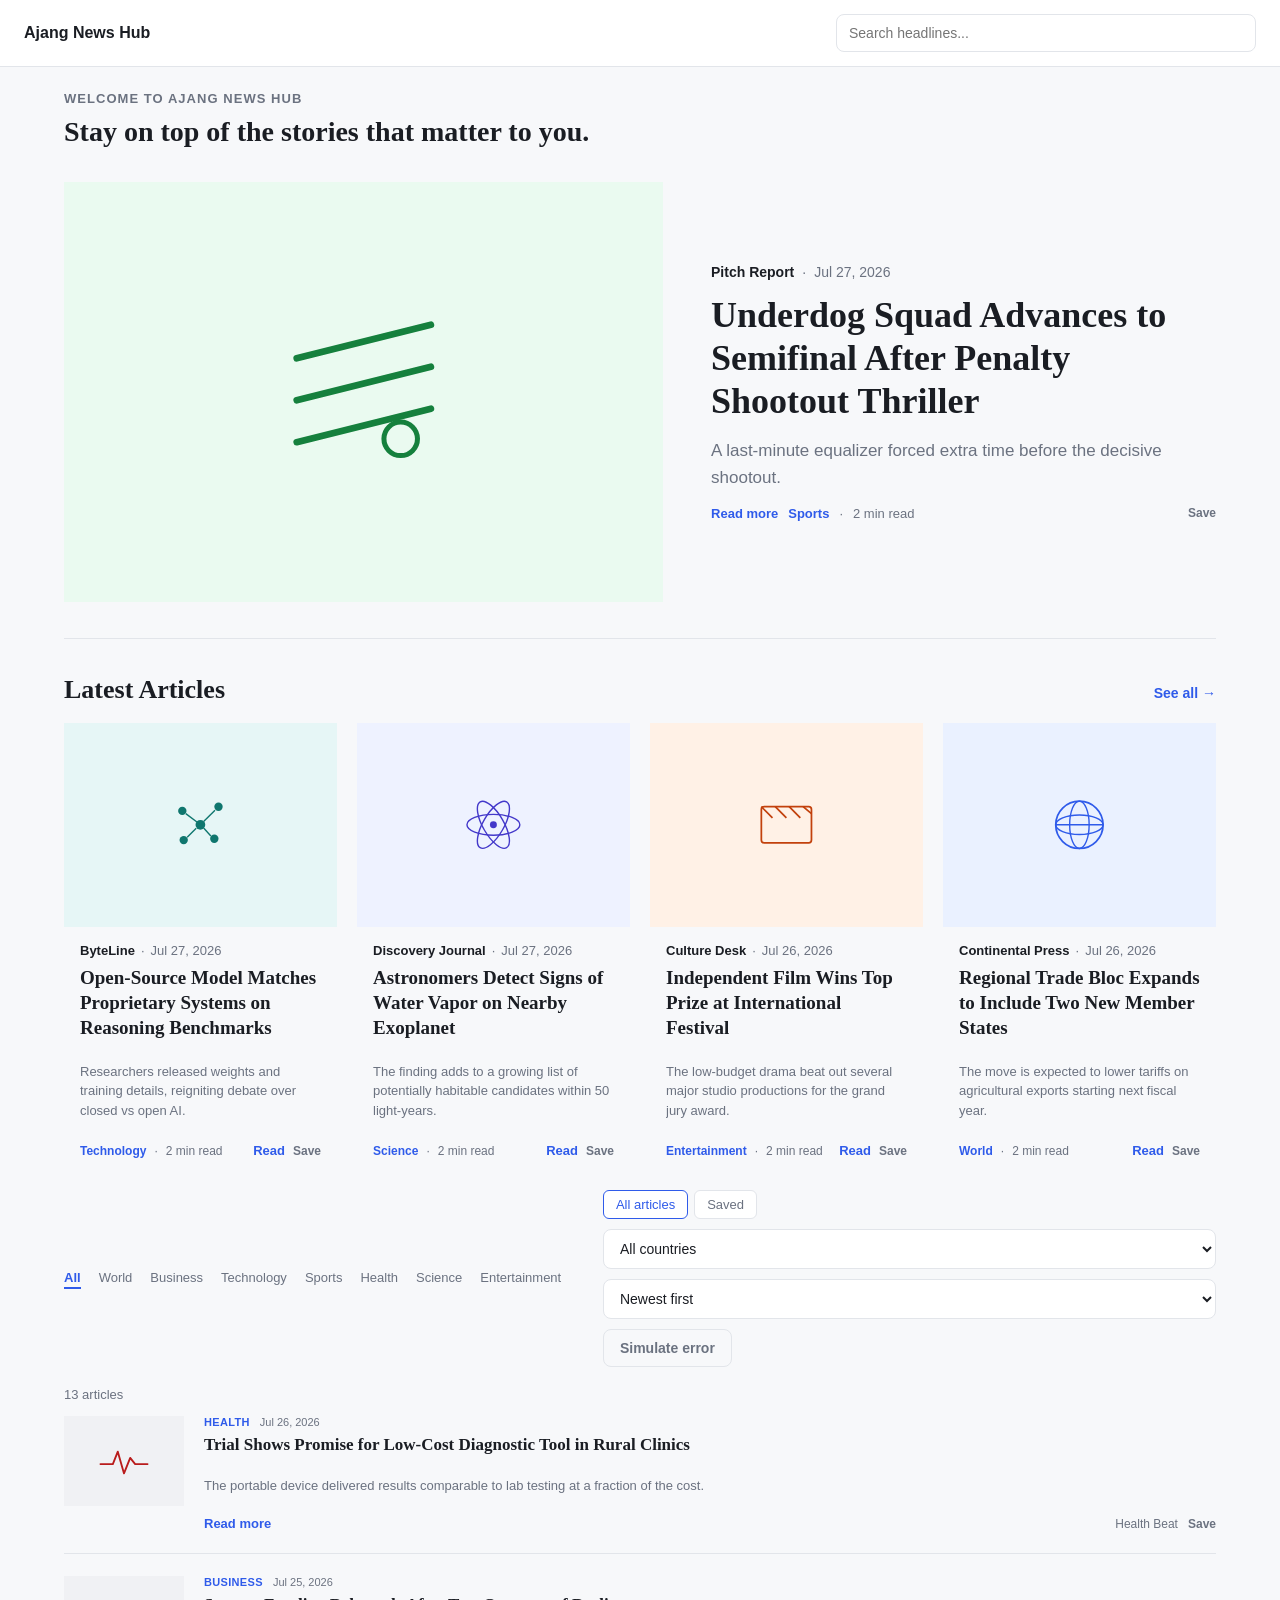
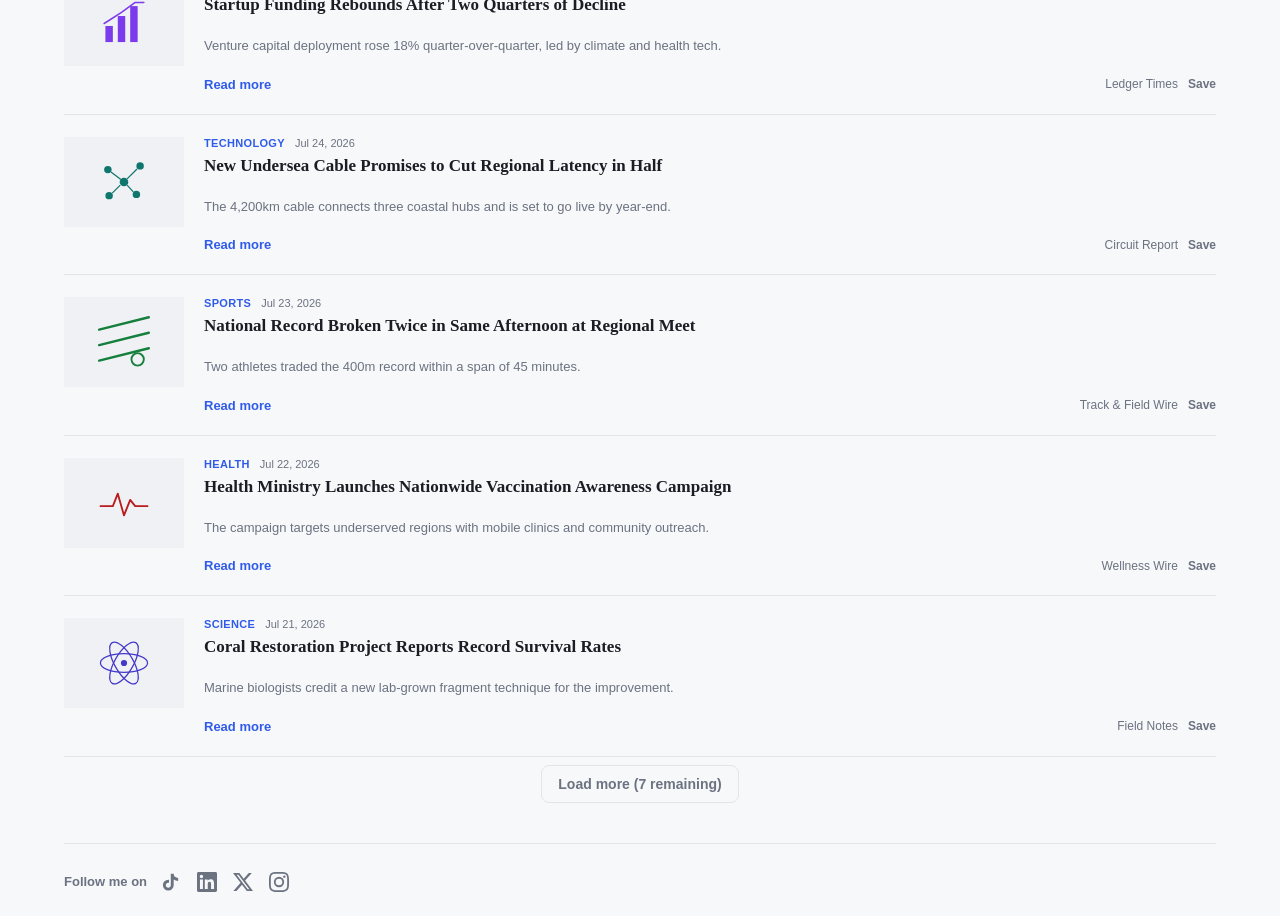
==== commit 3261a9e5: "Add Load More pagination and a better empty state" ====
--- a/index.html
+++ b/index.html
@@ -161,8 +161,12 @@
     <div id="loading-grid" class="article-list hidden"></div>
     <div id="article-grid" class="article-list"></div>
 
+    <button class="btn btn-ghost load-more-btn hidden" id="load-more-btn" type="button">Load more</button>
+
     <div class="empty-state hidden" id="empty-state">
-      <p>No articles match your filters.</p>
+      <p class="empty-title">No news found.</p>
+      <p class="empty-hint">Try another keyword.</p>
+      <button class="btn btn-ghost" id="clear-filters-btn" type="button">Clear Filters</button>
     </div>
 
     <footer class="site-footer">
--- a/css/styles.css
+++ b/css/styles.css
@@ -640,6 +640,24 @@
   color: var(--text-dim);
 }
 
+.empty-title {
+  font-family: var(--font-serif);
+  font-size: 18px;
+  font-weight: 700;
+  color: var(--text);
+  margin: 0 0 6px;
+}
+
+.empty-hint {
+  font-size: 14px;
+  margin: 0 0 18px;
+}
+
+.load-more-btn {
+  display: block;
+  margin: 8px auto 32px;
+}
+
 .skeleton-thumb {
   background: linear-gradient(90deg, var(--surface-2) 25%, #e6e8ec 37%, var(--surface-2) 63%);
   background-size: 400% 100%;
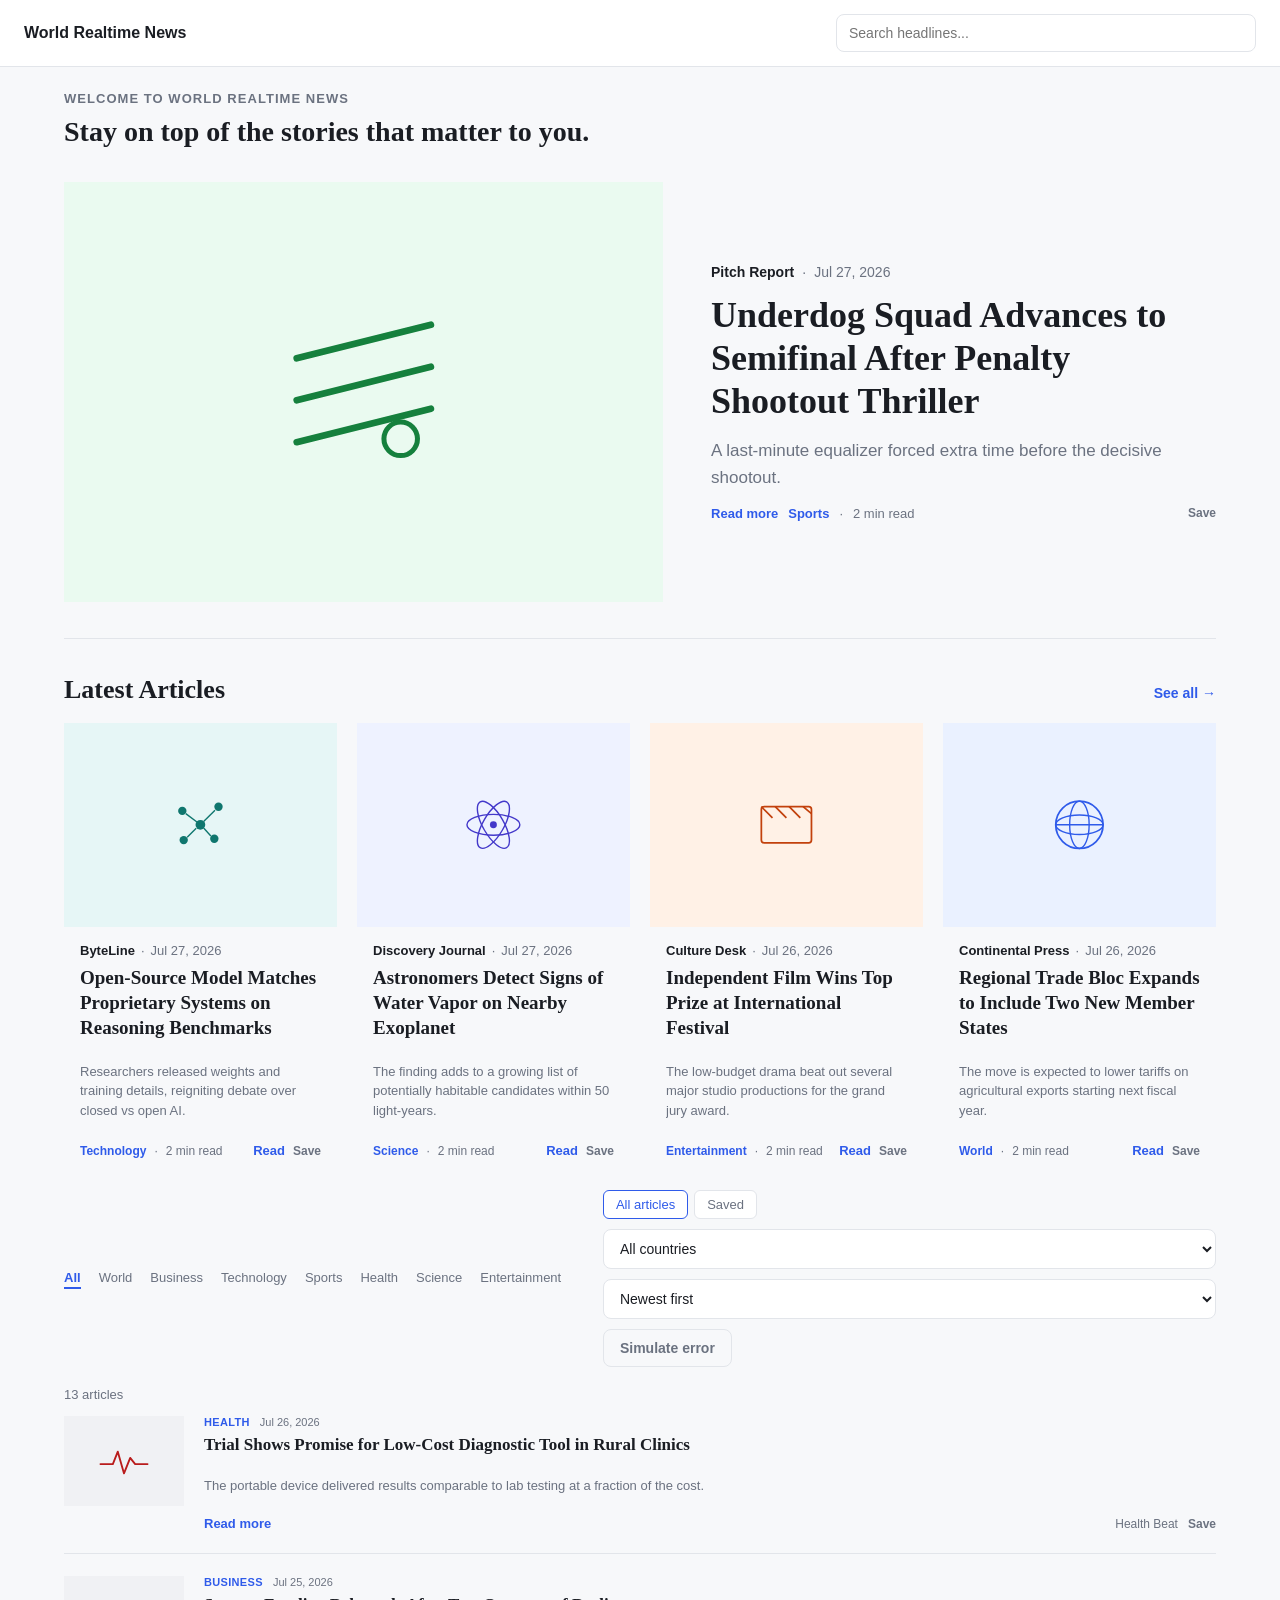
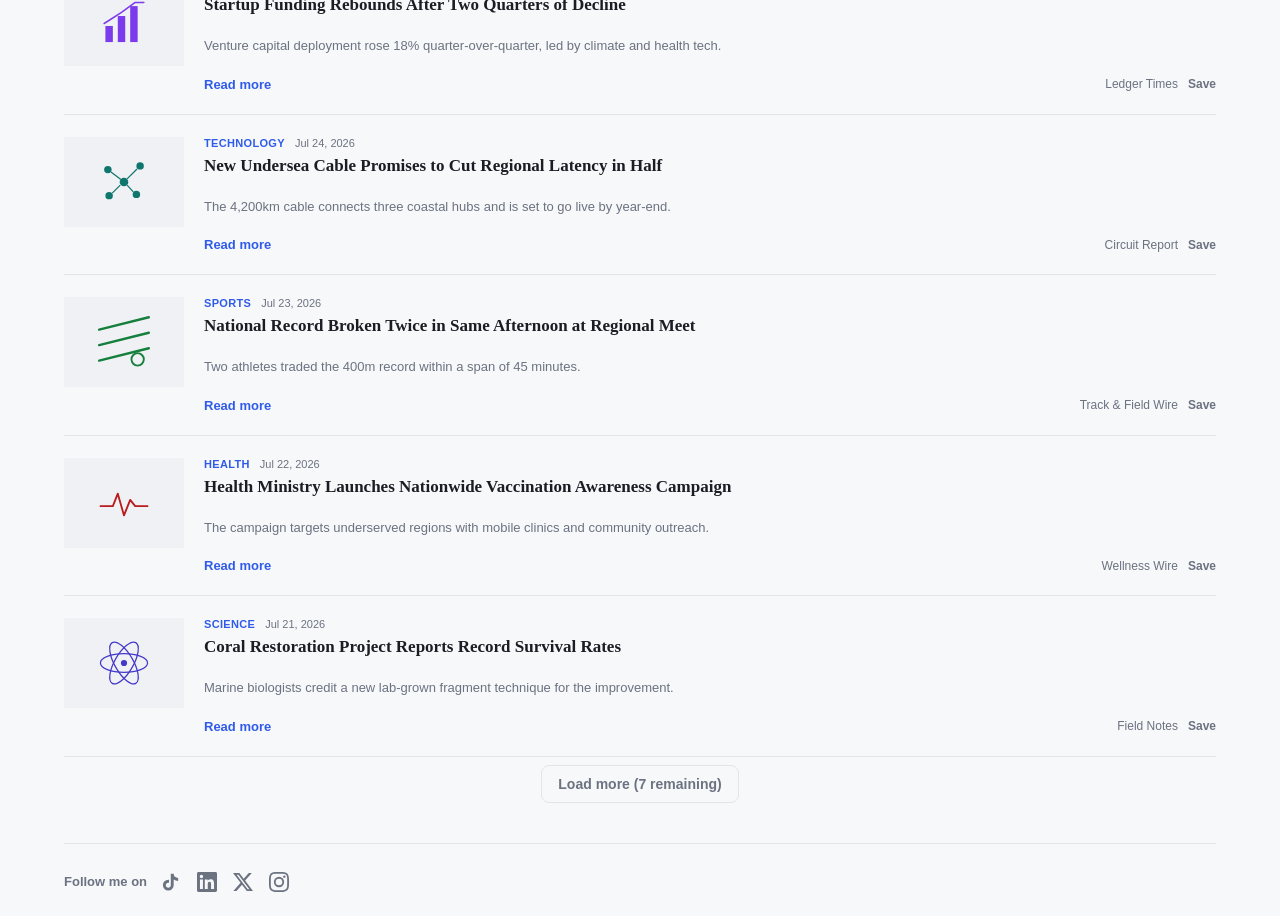
==== commit f35f0571: "Rename app to World Realtime News" ====
--- a/index.html
+++ b/index.html
@@ -3,7 +3,7 @@
 <head>
   <meta charset="UTF-8" />
   <meta name="viewport" content="width=device-width, initial-scale=1.0" />
-  <title>Ajang News Hub</title>
+  <title>World Realtime News</title>
   <link rel="preconnect" href="https://fonts.googleapis.com" />
   <link rel="preconnect" href="https://fonts.gstatic.com" crossorigin />
   <link href="https://fonts.googleapis.com/css2?family=Source+Serif+4:wght@700&display=swap" rel="stylesheet" />
@@ -11,7 +11,7 @@
 </head>
 <body>
   <header class="app-header">
-    <div class="brand">Ajang News Hub</div>
+    <div class="brand">World Realtime News</div>
     <div class="search-box">
       <input type="text" id="search-input" placeholder="Search headlines..." />
     </div>
@@ -19,7 +19,7 @@
 
   <main class="container">
     <div class="welcome-banner">
-      <p class="welcome-eyebrow">Welcome to Ajang News Hub</p>
+      <p class="welcome-eyebrow">Welcome to World Realtime News</p>
       <h1 class="welcome-headline">Stay on top of the stories that matter to you.</h1>
     </div>
 
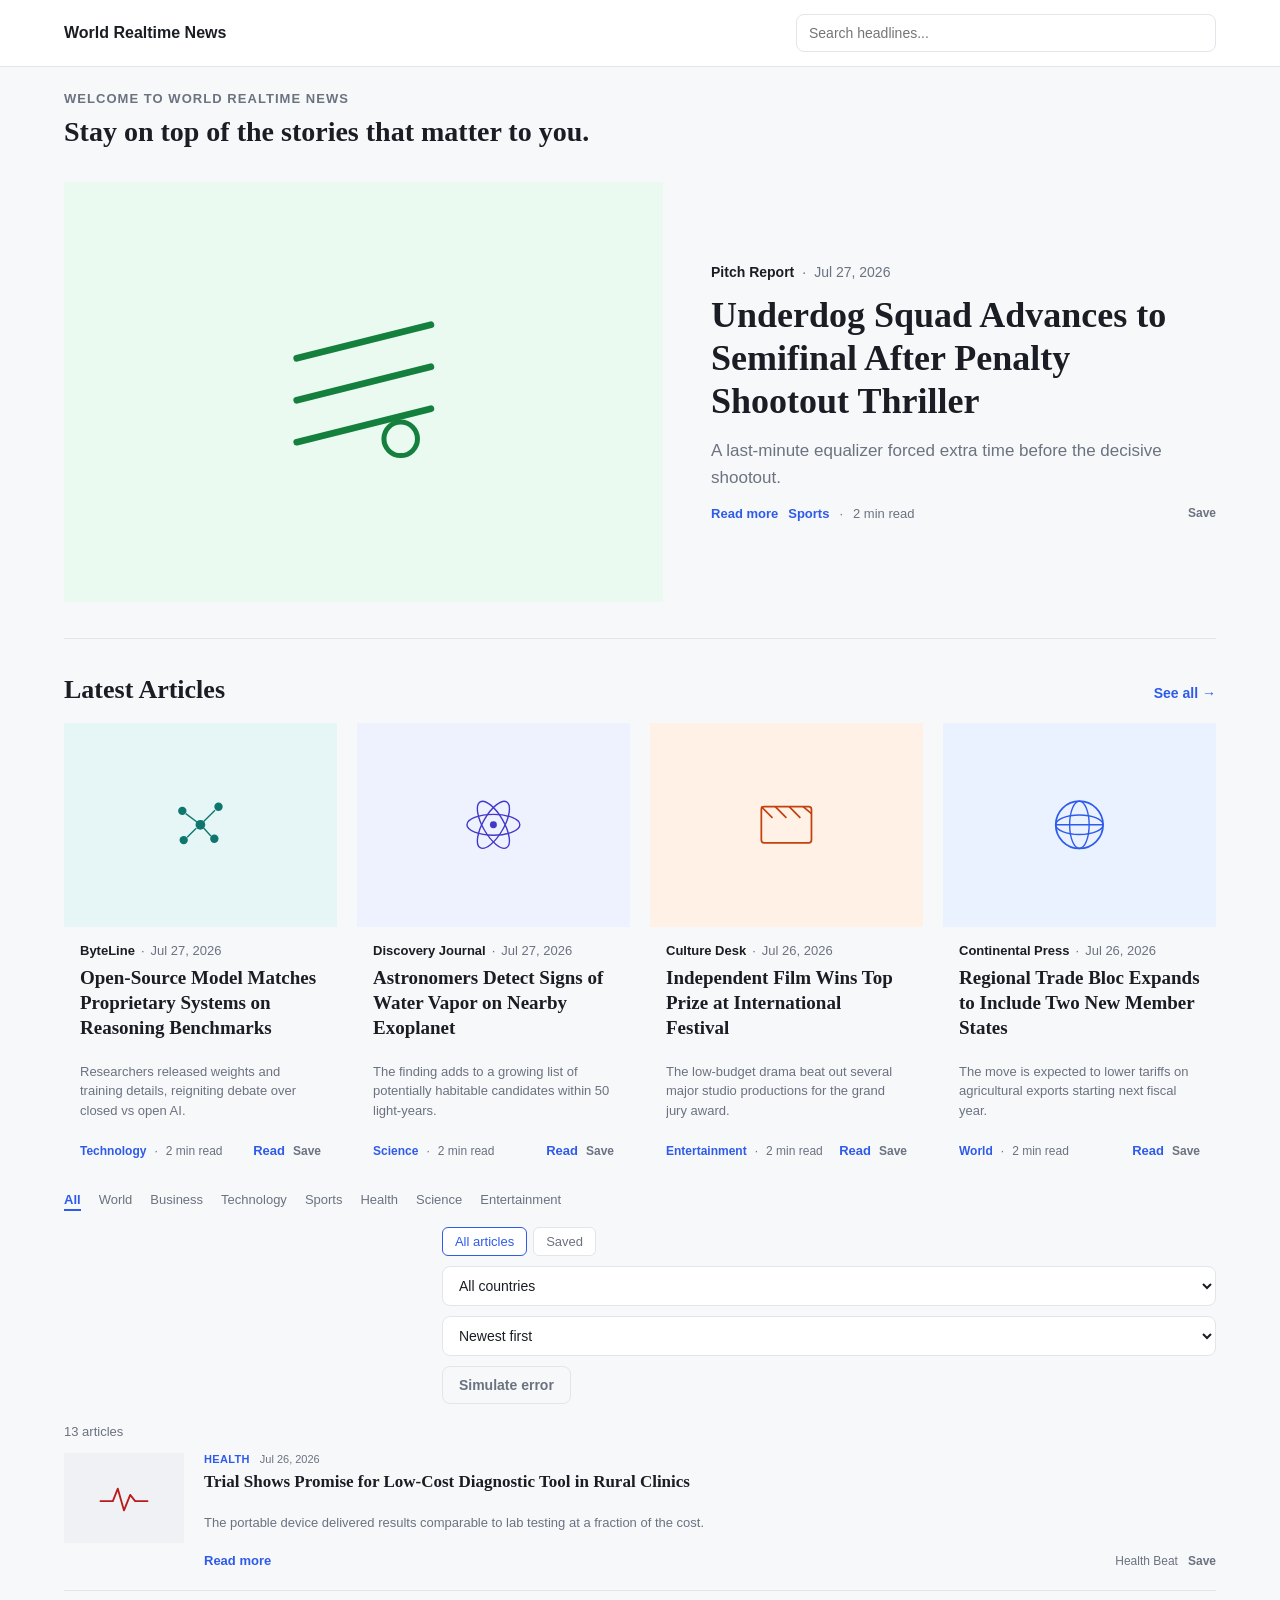
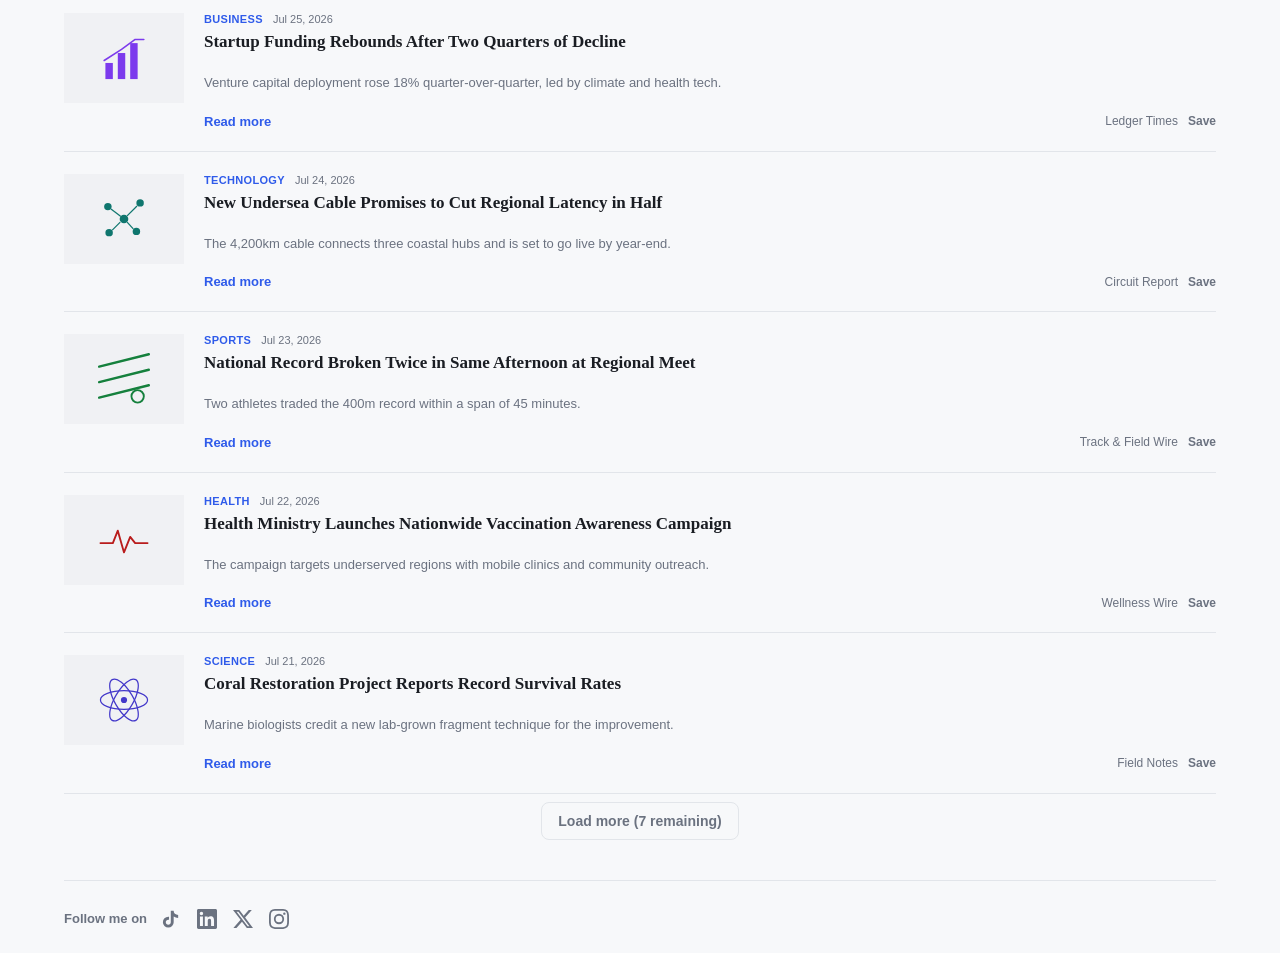
==== commit 9439a8ea: "Switch news provider from GNews to NewsData.io" ====
--- a/index.html
+++ b/index.html
@@ -11,9 +11,11 @@
 </head>
 <body>
   <header class="app-header">
-    <div class="brand">World Realtime News</div>
-    <div class="search-box">
-      <input type="text" id="search-input" placeholder="Search headlines..." />
+    <div class="header-inner">
+      <div class="brand">World Realtime News</div>
+      <div class="search-box">
+        <input type="text" id="search-input" placeholder="Search headlines..." />
+      </div>
     </div>
   </header>
 
@@ -72,76 +74,246 @@
         </div>
         <select id="country-select">
           <option value="">All countries</option>
+          <option value="af">Afghanistan</option>
+          <option value="al">Albania</option>
+          <option value="dz">Algeria</option>
+          <option value="as">American Samoa</option>
+          <option value="ad">Andorra</option>
+          <option value="ao">Angola</option>
+          <option value="ai">Anguilla</option>
+          <option value="aq">Antarctica</option>
+          <option value="ag">Antigua and Barbuda</option>
           <option value="ar">Argentina</option>
+          <option value="am">Armenia</option>
+          <option value="aw">Aruba</option>
           <option value="au">Australia</option>
           <option value="at">Austria</option>
+          <option value="az">Azerbaijan</option>
+          <option value="bs">Bahamas</option>
+          <option value="bh">Bahrain</option>
           <option value="bd">Bangladesh</option>
+          <option value="bb">Barbados</option>
+          <option value="by">Belarus</option>
           <option value="be">Belgium</option>
+          <option value="bz">Belize</option>
+          <option value="bj">Benin</option>
+          <option value="bm">Bermuda</option>
+          <option value="bt">Bhutan</option>
+          <option value="bo">Bolivia</option>
+          <option value="ba">Bosnia and Herzegovina</option>
           <option value="bw">Botswana</option>
+          <option value="bv">Bouvet Island</option>
           <option value="br">Brazil</option>
+          <option value="io">British Indian Ocean Territory</option>
+          <option value="bn">Brunei Darussalam</option>
           <option value="bg">Bulgaria</option>
+          <option value="bf">Burkina Fasco</option>
+          <option value="bi">Burundi</option>
+          <option value="kh">Cambodia</option>
+          <option value="cm">Cameroon</option>
           <option value="ca">Canada</option>
+          <option value="cv">Cape Verde</option>
+          <option value="ky">Cayman Islands</option>
+          <option value="cf">Central African Republic</option>
+          <option value="td">Chad</option>
           <option value="cl">Chile</option>
           <option value="cn">China</option>
+          <option value="cx">Christmas Island</option>
           <option value="co">Colombia</option>
+          <option value="km">Comoros</option>
+          <option value="cg">Congo</option>
+          <option value="cd">Congo, the Democratic Republic of the</option>
+          <option value="ck">Cook Islands</option>
+          <option value="cr">Costa Rica</option>
+          <option value="ci">Cote D Ivoire</option>
+          <option value="hr">Croatia</option>
           <option value="cu">Cuba</option>
-          <option value="cz">Czechia</option>
+          <option value="cw">Curaçao</option>
+          <option value="cy">Cyprus</option>
+          <option value="cz">Czech Republic</option>
+          <option value="dk">Denmark</option>
+          <option value="dj">Djibouti</option>
+          <option value="dm">Dominica</option>
+          <option value="do">Dominican Republic</option>
+          <option value="tp">East Timor</option>
+          <option value="ec">Ecuador</option>
           <option value="eg">Egypt</option>
+          <option value="sv">El Salvador</option>
+          <option value="gq">Equatorial Guinea</option>
+          <option value="er">Eritrea</option>
           <option value="ee">Estonia</option>
           <option value="et">Ethiopia</option>
+          <option value="fk">Falk</option>
+          <option value="fo">Faroe Islands</option>
+          <option value="fj">Fiji</option>
           <option value="fi">Finland</option>
           <option value="fr">France</option>
+          <option value="gf">French Guiana</option>
+          <option value="pf">French Polynesia</option>
+          <option value="tf">French Southern Territories</option>
+          <option value="ga">Gabon</option>
+          <option value="gm">Gambia</option>
+          <option value="ge">Georgia</option>
           <option value="de">Germany</option>
           <option value="gh">Ghana</option>
+          <option value="gi">Gibraltar</option>
           <option value="gr">Greece</option>
+          <option value="gl">Greenland</option>
+          <option value="gd">Grenada</option>
+          <option value="gp">Guadeloupe</option>
+          <option value="gu">Guam</option>
+          <option value="gt">Guatemala</option>
+          <option value="gn">Guinea</option>
+          <option value="gw">Guinea-bissau</option>
+          <option value="gy">Guyana</option>
+          <option value="ht">Haiti</option>
+          <option value="hm">Heard Island and Mcdonald Islands</option>
+          <option value="va">Holy</option>
+          <option value="hn">Honduras</option>
           <option value="hk">Hong Kong</option>
           <option value="hu">Hungary</option>
+          <option value="is">Iceland</option>
           <option value="in">India</option>
           <option value="id">Indonesia</option>
+          <option value="ir">Iran, Islamic Republic of</option>
+          <option value="iq">Iraq</option>
           <option value="ie">Ireland</option>
           <option value="il">Israel</option>
           <option value="it">Italy</option>
+          <option value="jm">Jamaica</option>
           <option value="jp">Japan</option>
+          <option value="je">Jersey</option>
+          <option value="jo">Jordan</option>
+          <option value="kz">Kazakhstan</option>
           <option value="ke">Kenya</option>
+          <option value="ki">Kiribati</option>
+          <option value="kp">Korea Democratic Peoples Republic of</option>
+          <option value="kr">Korea Republic of</option>
+          <option value="xk">Kosovo</option>
+          <option value="kw">Kuwait</option>
+          <option value="kg">Kyrgyzstan</option>
+          <option value="la">Lao Peoples Democratic Republic</option>
           <option value="lv">Latvia</option>
           <option value="lb">Lebanon</option>
+          <option value="ls">Lesotho</option>
+          <option value="lr">Liberia</option>
+          <option value="ly">Libyan Arab Jamahiriya</option>
+          <option value="li">Liechtenstein</option>
           <option value="lt">Lithuania</option>
+          <option value="lu">Luxembourg</option>
+          <option value="mo">Macau</option>
+          <option value="mk">Macedonia, the Former Yugoslav Republic of</option>
+          <option value="mg">Madagascar</option>
+          <option value="mw">Malawi</option>
           <option value="my">Malaysia</option>
+          <option value="mv">Maldives</option>
+          <option value="ml">Mali</option>
+          <option value="mt">Malta</option>
+          <option value="mh">Marshall Islands</option>
+          <option value="mq">Martinique</option>
+          <option value="mr">Mauritania</option>
+          <option value="mu">Mauritius</option>
+          <option value="yt">Mayotte</option>
           <option value="mx">Mexico</option>
+          <option value="fm">Micronesia, Federated States of</option>
+          <option value="md">Moldova, Republic of</option>
+          <option value="mc">Monaco</option>
+          <option value="mn">Mongolia</option>
+          <option value="me">Montenegro</option>
+          <option value="ms">Montserrat</option>
           <option value="ma">Morocco</option>
+          <option value="mz">Mozambique</option>
+          <option value="mm">Myanmar</option>
           <option value="na">Namibia</option>
-          <option value="nl">Netherlands</option>
+          <option value="nr">Nauru</option>
+          <option value="np">Nepal</option>
+          <option value="nl">Netherland</option>
+          <option value="an">Netherlands Antilles</option>
+          <option value="nc">New Caledonia</option>
           <option value="nz">New Zealand</option>
+          <option value="ni">Nicaragua</option>
+          <option value="ne">Niger</option>
           <option value="ng">Nigeria</option>
+          <option value="nu">Niue</option>
+          <option value="nf">Norfolk Island</option>
+          <option value="mp">Northern Mariana Islands</option>
           <option value="no">Norway</option>
+          <option value="om">Oman</option>
           <option value="pk">Pakistan</option>
+          <option value="pw">Palau</option>
+          <option value="ps">Palestinian Territory, Occupied</option>
+          <option value="pa">Panama</option>
+          <option value="pg">Papua New Guinea</option>
+          <option value="py">Paraguay</option>
           <option value="pe">Peru</option>
           <option value="ph">Philippines</option>
+          <option value="pn">Pitcairn</option>
           <option value="pl">Poland</option>
           <option value="pt">Portugal</option>
+          <option value="pr">Puerto Rico</option>
+          <option value="qa">Qatar</option>
+          <option value="re">Reunion</option>
           <option value="ro">Romania</option>
-          <option value="ru">Russia</option>
+          <option value="ru">Russian Federation</option>
+          <option value="rw">Rwanda</option>
+          <option value="sh">Saint Helena</option>
+          <option value="kn">Saint Kitts and Nevis</option>
+          <option value="lc">Saint Lucia</option>
+          <option value="pm">Saint Pierre and Miquelon</option>
+          <option value="vc">Saint Vincent and the Grenadines</option>
+          <option value="ws">Samoa</option>
+          <option value="sm">San Marino</option>
+          <option value="st">Sao Tome and Principe</option>
           <option value="sa">Saudi Arabia</option>
           <option value="sn">Senegal</option>
+          <option value="sc">Seychelles</option>
+          <option value="sl">Sierra Leone</option>
           <option value="sg">Singapore</option>
           <option value="sk">Slovakia</option>
           <option value="si">Slovenia</option>
+          <option value="sb">Solomon Islands</option>
+          <option value="so">Somalia</option>
           <option value="za">South Africa</option>
-          <option value="kr">South Korea</option>
+          <option value="gs">South Georgia and the South Sandwich Islands</option>
           <option value="es">Spain</option>
+          <option value="lk">Sri Lanka</option>
+          <option value="sd">Sudan</option>
+          <option value="sr">Suriname</option>
+          <option value="sj">Svalbard and Jan Mayen</option>
+          <option value="sz">Swaziland</option>
           <option value="se">Sweden</option>
           <option value="ch">Switzerland</option>
-          <option value="tw">Taiwan</option>
-          <option value="tz">Tanzania</option>
+          <option value="sy">Syrian Arab Republic</option>
+          <option value="tw">Taiwan, Province of China</option>
+          <option value="tj">Tajikistan</option>
+          <option value="tz">Tanzania, United Republic of</option>
           <option value="th">Thailand</option>
+          <option value="tl">Timor</option>
+          <option value="tg">Togo</option>
+          <option value="tk">Tokelau</option>
+          <option value="to">Tonga</option>
+          <option value="tt">Trinidad and Tobago</option>
+          <option value="tn">Tunisia</option>
           <option value="tr">Turkey</option>
+          <option value="tm">Turkmenistan</option>
+          <option value="tc">Turks and Caicos Islands</option>
+          <option value="tv">Tuvalu</option>
           <option value="ug">Uganda</option>
           <option value="ua">Ukraine</option>
           <option value="ae">United Arab Emirates</option>
           <option value="gb">United Kingdom</option>
           <option value="us">United States</option>
+          <option value="uy">Uruguay</option>
+          <option value="uz">Uzbekistan</option>
+          <option value="vu">Vanuatu</option>
           <option value="ve">Venezuela</option>
-          <option value="vn">Vietnam</option>
+          <option value="vi">Vietnam</option>
+          <option value="vg">Virgin Islands, British</option>
+          <option value="wf">Wallis and Futuna</option>
+          <option value="eh">Western Sahara</option>
+          <option value="ye">Yemen</option>
+          <option value="yu">Yugoslavia</option>
+          <option value="zm">Zambia</option>
           <option value="zw">Zimbabwe</option>
         </select>
         <select id="sort-select">
--- a/css/styles.css
+++ b/css/styles.css
@@ -69,7 +69,13 @@
   z-index: 10;
   background: var(--surface);
   border-bottom: 1px solid var(--border);
-  padding: 14px 24px;
+  padding: 14px 0;
+}
+
+.header-inner {
+  max-width: 1200px;
+  margin: 0 auto;
+  padding: 0 24px;
   display: flex;
   align-items: center;
   gap: 20px;
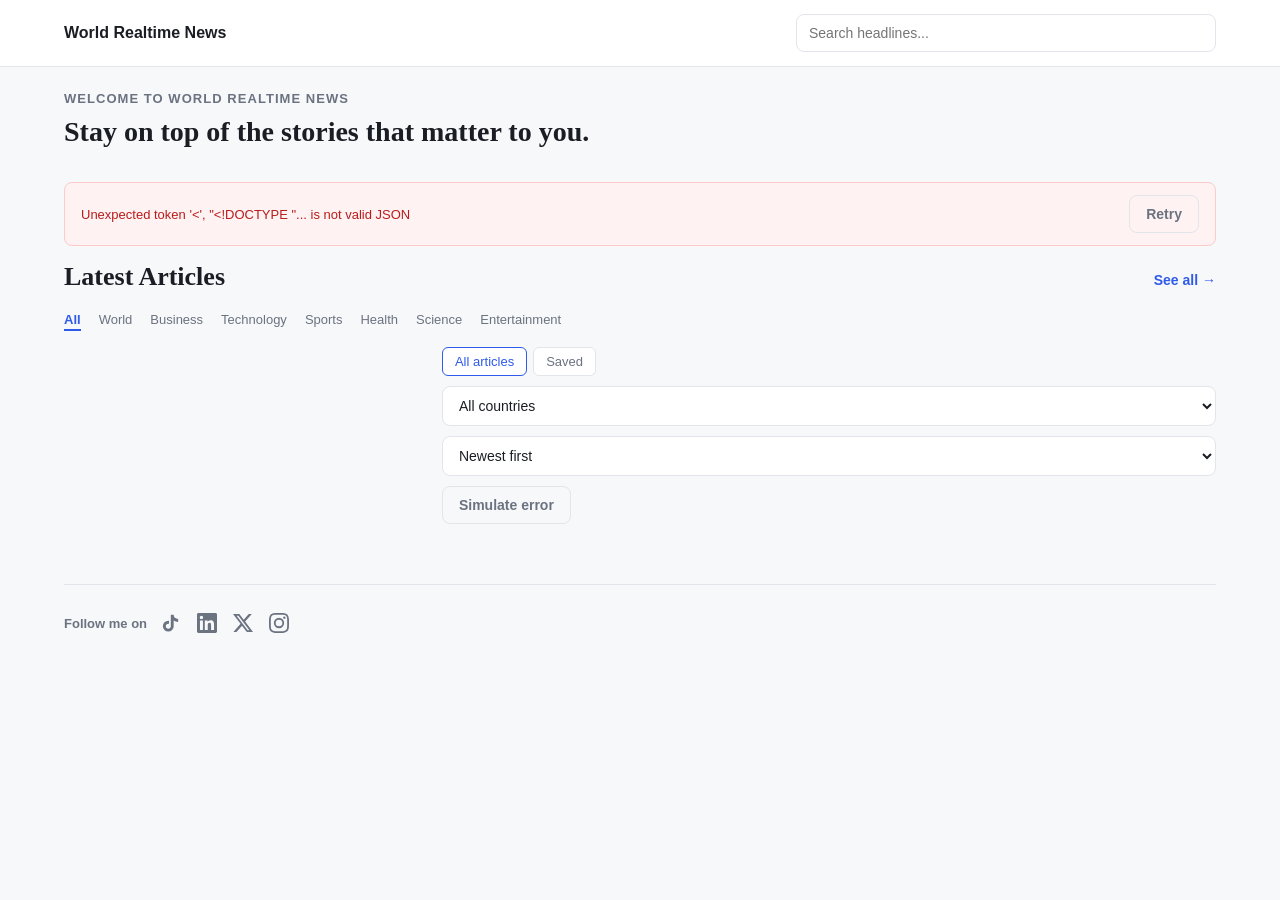
==== commit 14a9bcf0: "Remove mock data mode, always use the live API" ====
--- a/index.html
+++ b/index.html
@@ -361,9 +361,7 @@
     </footer>
   </main>
 
-  <script src="js/mockData.js"></script>
   <script src="js/topicArt.js"></script>
-  <script src="js/config.js"></script>
   <script src="js/newsApi.js"></script>
   <script src="js/app.js"></script>
 </body>
